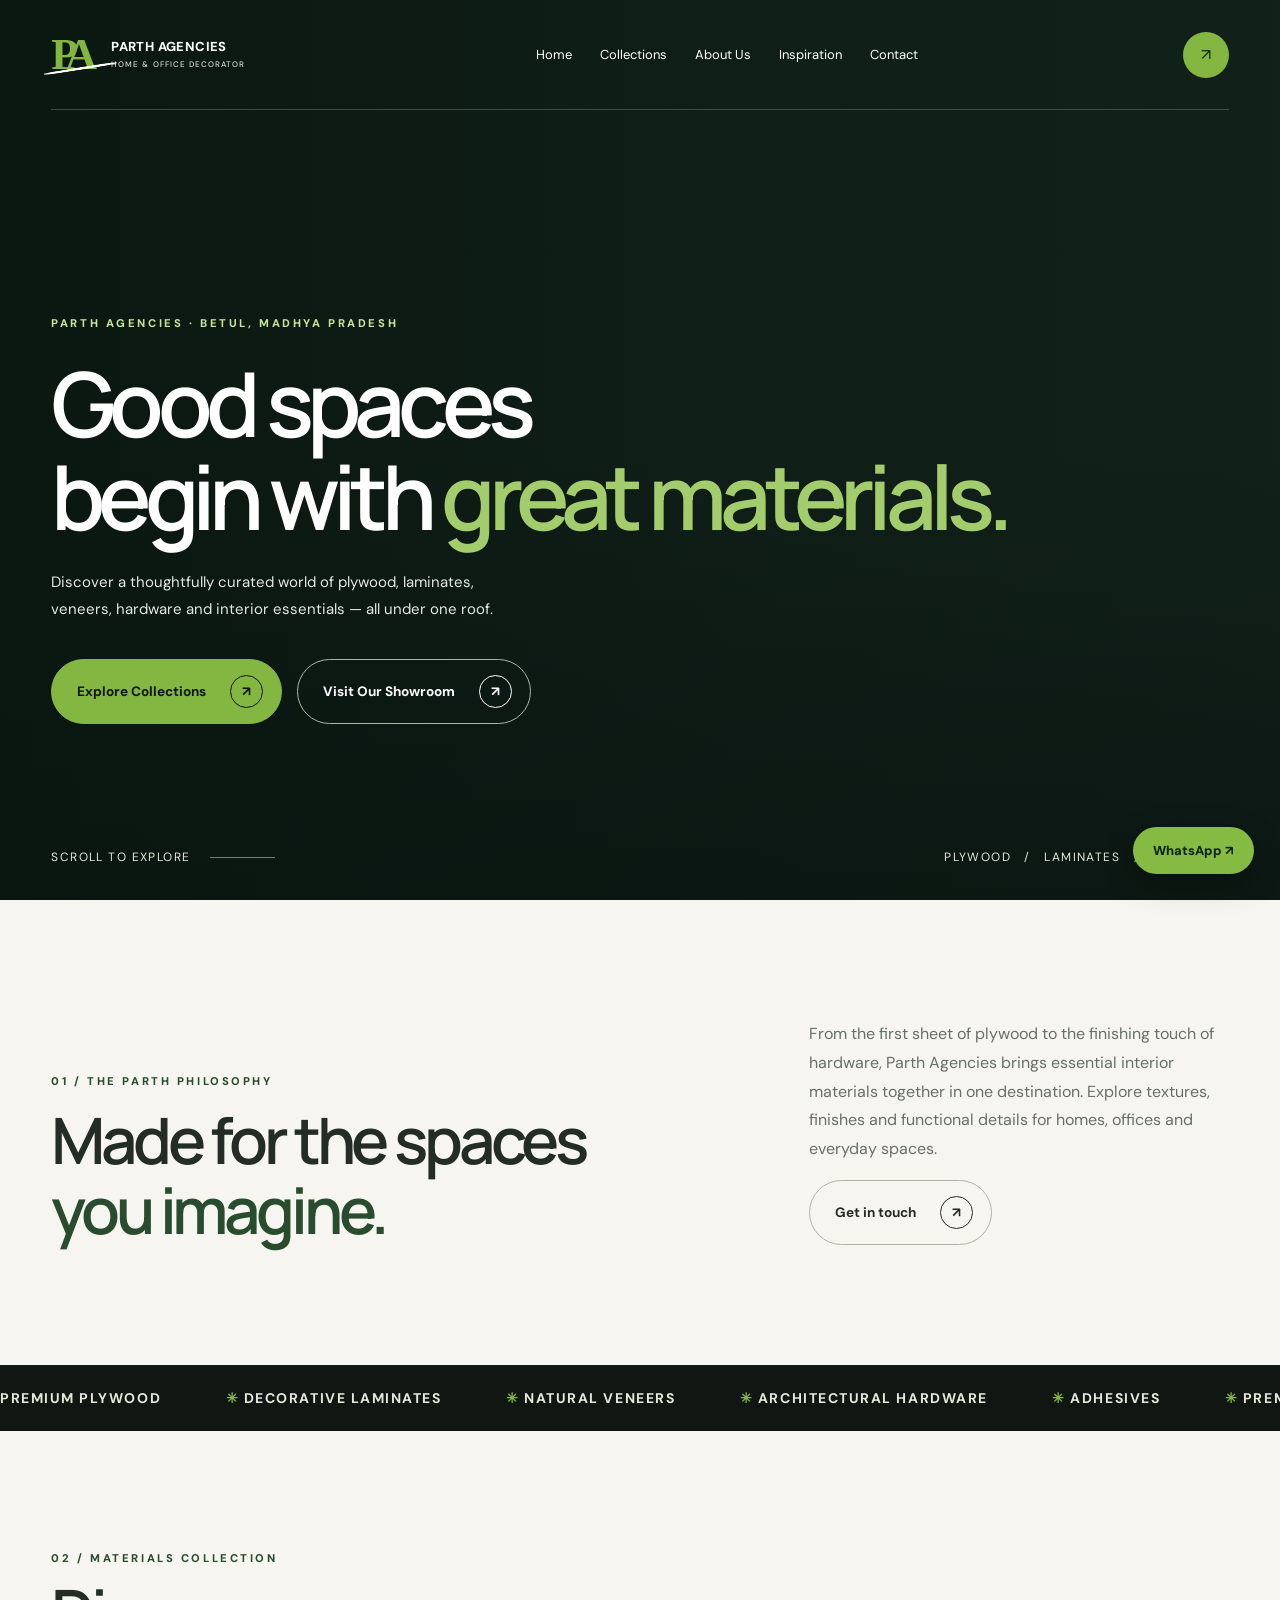
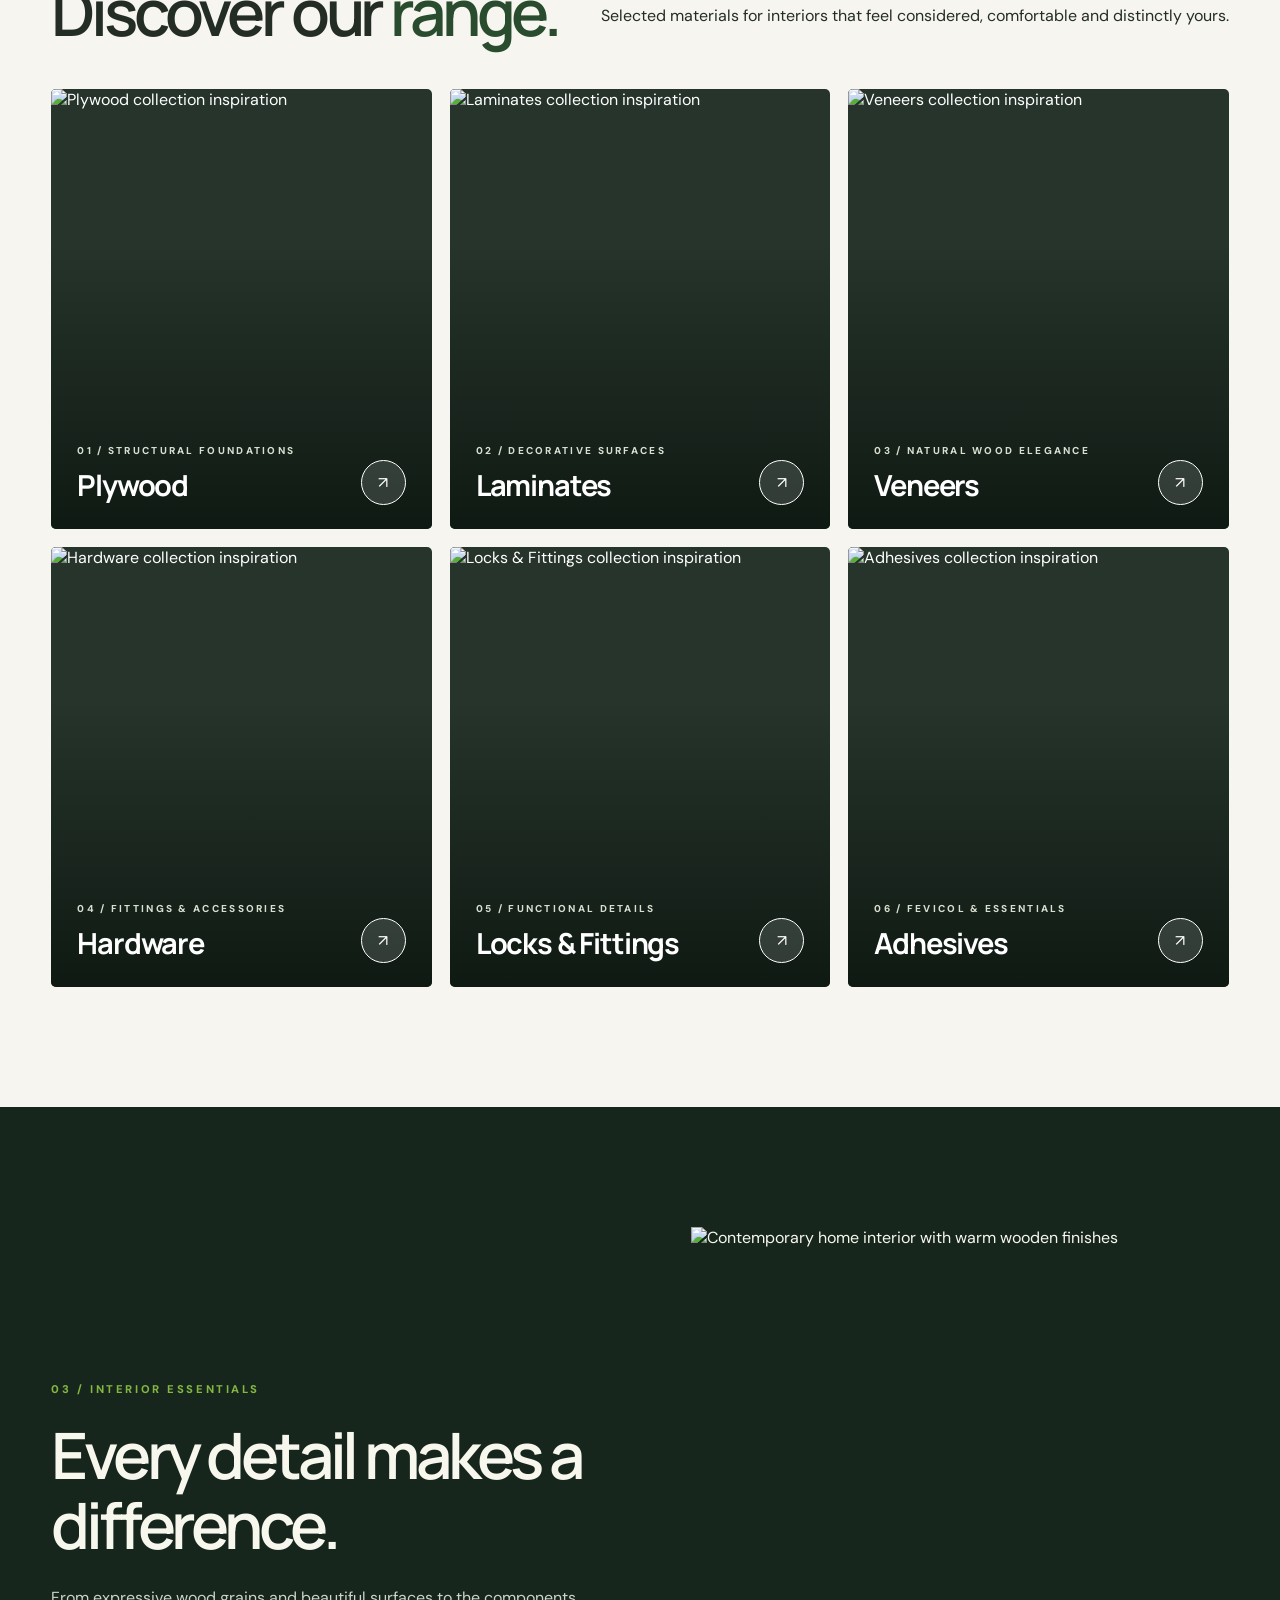
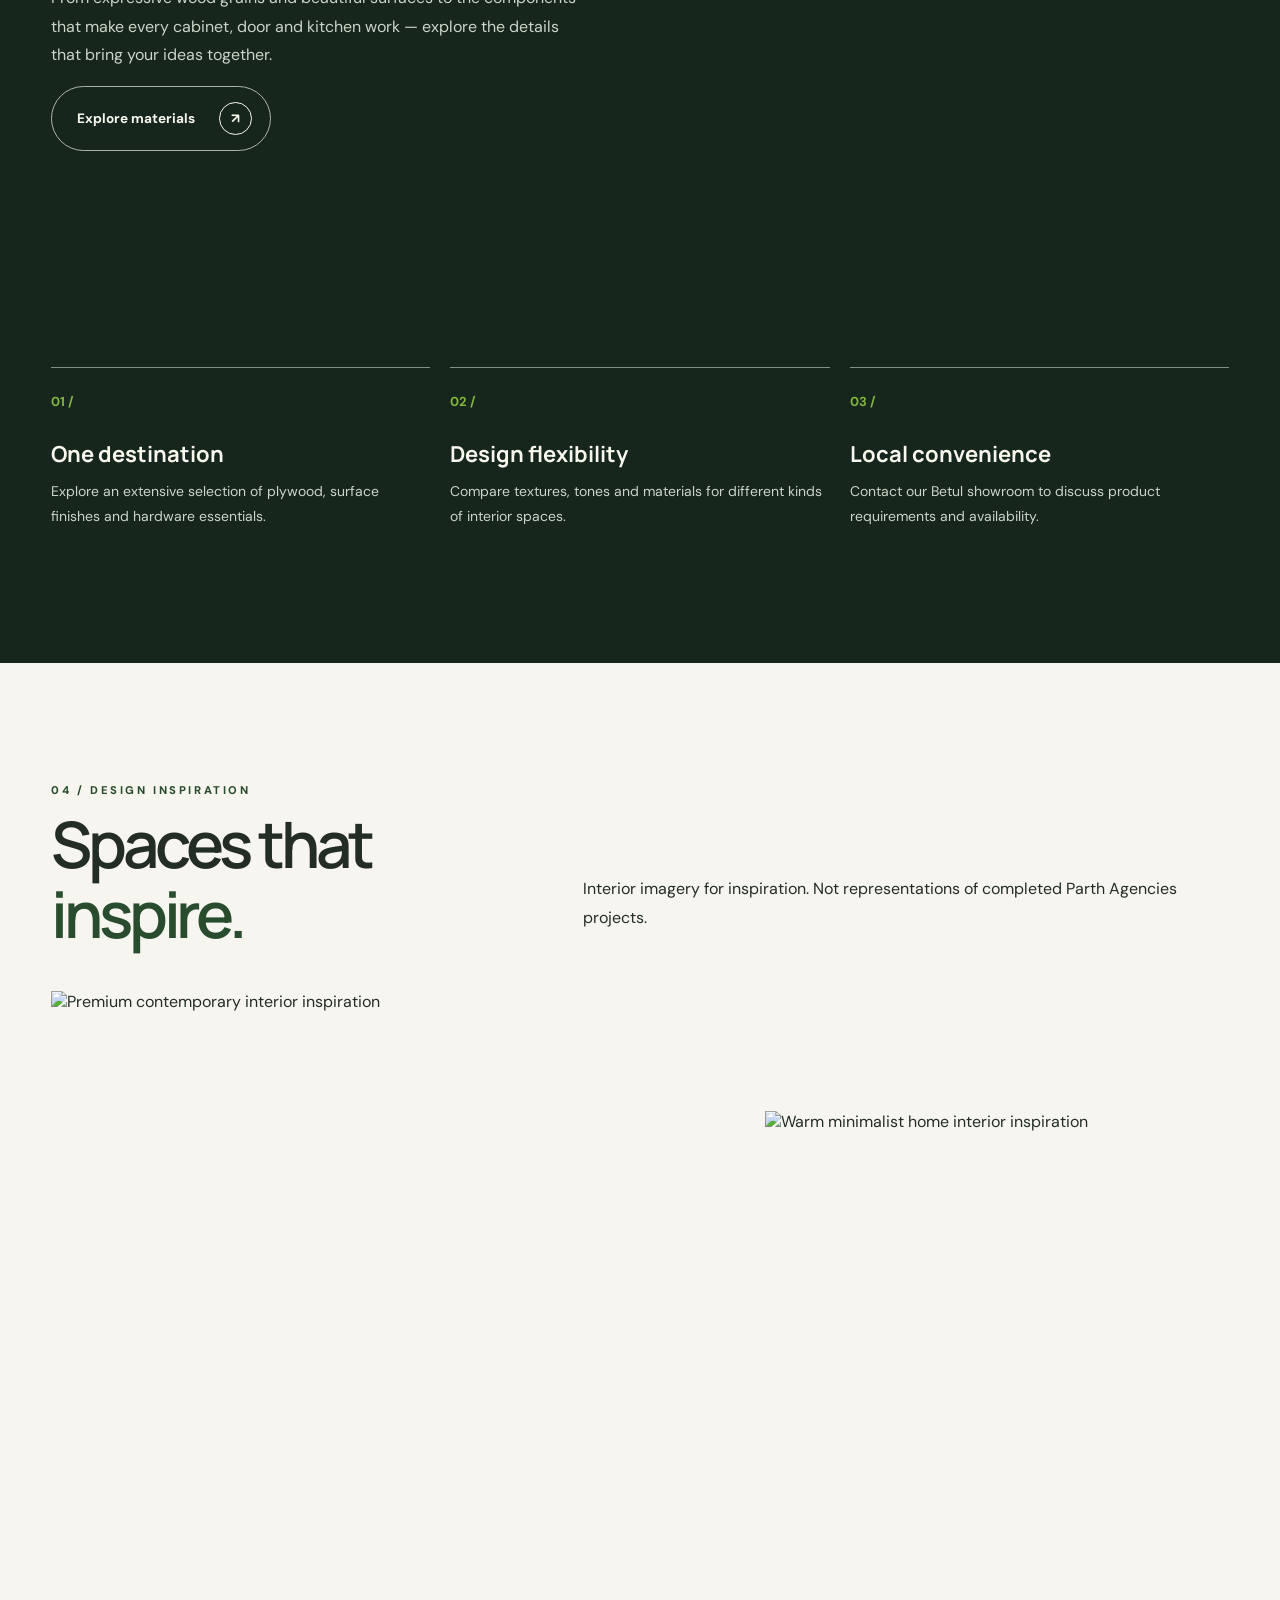
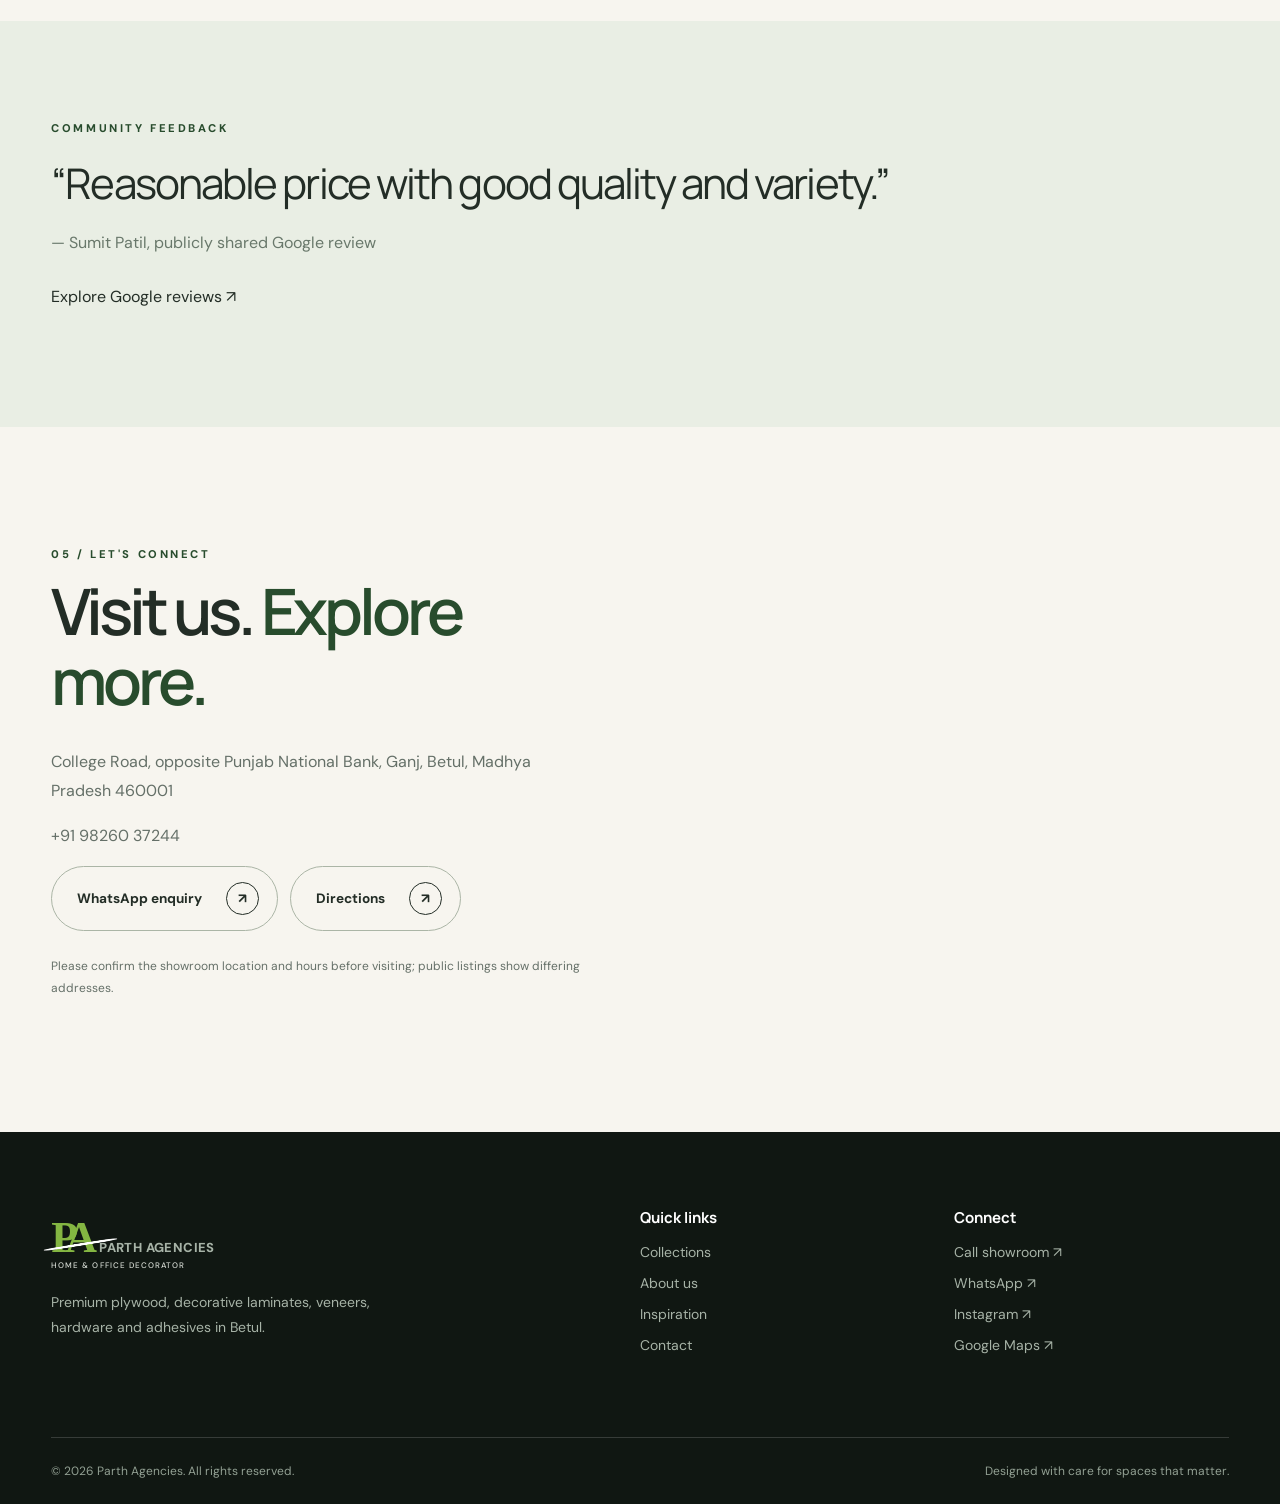
==== index.html @ 664e4de8 "Build Royal Emerald Luxe responsive landing page with video hero and enquiries" ====
<!doctype html>
<html lang="en"><head><meta charset="utf-8"><meta name="viewport" content="width=device-width,initial-scale=1"><meta name="theme-color" content="#101511"><meta name="description" content="Discover premium plywood, laminates, veneers, hardware and adhesives at Parth Agencies in Betul, Madhya Pradesh. Enquire about materials for your dream space."><title>Parth Agencies | Plywood, Laminates & Hardware in Betul</title><link rel="preconnect" href="https://images.unsplash.com"><link rel="preconnect" href="https://fonts.googleapis.com"><link rel="preconnect" href="https://fonts.gstatic.com" crossorigin><link href="https://fonts.googleapis.com/css2?family=DM+Sans:wght@400;500;600;700&family=Manrope:wght@400;500;600;700;800&display=swap" rel="stylesheet"><style>
:root{--bg:#f7f5ef;--dark:#101712;--green:#84b642;--deep:#284c2d;--ink:#232d26;--muted:#657068;--line:#dedfd5}*{box-sizing:border-box}html{scroll-behavior:smooth}body{margin:0;background:var(--bg);color:var(--ink);font-family:"DM Sans",sans-serif}button,a{font:inherit}a{color:inherit;text-decoration:none}button{cursor:pointer}img{display:block;width:100%;object-fit:cover}h1,h2,h3,p{margin-top:0}h1,h2,h3{font-family:Manrope,sans-serif}h1{font-size:clamp(3.2rem,7vw,7.8rem);line-height:1.03;letter-spacing:-.075em;font-weight:600}h2{font-size:clamp(2.4rem,5vw,5.5rem);line-height:1.09;letter-spacing:-.065em;font-weight:600}p{line-height:1.8}.wrap{width:min(1380px,calc(100% - 8vw));margin:auto}.eyebrow{text-transform:uppercase;letter-spacing:.23em;font-size:.7rem;font-weight:800}.arrow{display:inline-flex;align-items:center;justify-content:center;border:1px solid currentColor;border-radius:50%;width:48px;height:48px;transition:transform .25s,background .25s}.arrow:hover{transform:rotate(45deg);background:var(--green);color:var(--dark)}.btn{display:inline-flex;align-items:center;gap:24px;padding:15px 18px 15px 25px;border:1px solid #abb5a6;border-radius:100px;font-size:.85rem;font-weight:700;transition:.25s}.btn:hover{background:var(--green);color:var(--dark);border-color:var(--green);transform:translateY(-3px)}.btn .arrow{width:33px;height:33px}.top{position:absolute;z-index:20;top:0;left:0;right:0;color:white}.nav{height:110px;display:flex;align-items:center;justify-content:space-between;gap:30px;border-bottom:1px solid #ffffff35}.brand{display:flex;gap:12px;align-items:center;min-width:220px}.monogram{position:relative;font:800 44px/.8 Georgia,serif;color:var(--green);letter-spacing:-.22em;padding-right:12px}.monogram:after{content:"";position:absolute;width:75px;left:-8px;top:30px;border-top:3px solid white;transform:rotate(-9deg);border-radius:100%}.brandname{font-weight:800;font-size:13px;line-height:1.2;letter-spacing:.03em}.brandname small{display:block;font-weight:500;color:#d4d9d2;letter-spacing:.13em;font-size:8px;margin-top:5px}.links{display:flex;align-items:center;gap:28px;font-size:13px}.links a:hover,.socials a:hover{color:var(--green)}.navright{display:flex;align-items:center;gap:12px}.roundcall{display:grid;place-items:center;width:46px;height:46px;background:var(--green);color:#12201a;border-radius:50%}.menu{display:none;background:none;border:1px solid #fff8;color:white;border-radius:100px;padding:10px 16px}.hero{position:relative;min-height:790px;height:100svh;max-height:1100px;display:flex;align-items:center;background:#15241e;color:white;overflow:hidden}.hero video,.hero .poster,.shade{position:absolute;inset:0;width:100%;height:100%;object-fit:cover}.hero .poster{background:url('https://images.unsplash.com/photo-1600607687939-ce8a6c25118c?auto=format&fit=crop&w=2200&q=85') center/cover}.hero video{z-index:1}.shade{z-index:2;background:linear-gradient(90deg,rgba(9,21,15,.85),rgba(9,21,15,.38) 58%,rgba(9,21,15,.25)),linear-gradient(0deg,#07100d95,transparent 50%)}.heroinner{position:relative;z-index:3;padding-top:140px}.hero .eyebrow{color:#c5e59c}.hero h1{max-width:1100px;margin:27px 0}.hero h1 em{font-style:normal;color:#a3cc6d}.hero p{max-width:465px;color:#e3e8e1;font-size:15px}.heroactions{display:flex;gap:15px;flex-wrap:wrap;margin-top:36px}.heroactions .btn:first-child{background:var(--green);color:var(--dark);border-color:var(--green)}.herofoot{position:absolute;z-index:4;bottom:35px;left:4%;right:4%;display:flex;align-items:center;justify-content:space-between;color:#e4e9df;font-size:12px;letter-spacing:.12em}.line{width:65px;border-top:1px solid #ffffff70;display:inline-block;vertical-align:middle;margin-left:15px}.section{padding:120px 0}.introgrid{display:grid;grid-template-columns:1.2fr .8fr;gap:10vw;align-items:end}.introgrid h2{margin:17px 0 0}.introgrid p{color:var(--muted)}.accent{color:var(--deep)}.ticker{background:var(--dark);color:#e4e9d9;overflow:hidden;white-space:nowrap;padding:24px 0}.tickertrack{display:flex;width:max-content;gap:60px;animation:move 34s linear infinite;letter-spacing:.11em;font-size:14px;font-weight:700;text-transform:uppercase}.ticker i{color:var(--green);font-style:normal;margin-left:60px}@keyframes move{to{transform:translateX(-50%)}}.sectiontop{display:flex;justify-content:space-between;align-items:end;gap:25px;margin-bottom:42px}.sectiontop h2{margin:12px 0 0}.products{display:grid;grid-template-columns:repeat(3,1fr);gap:18px}.product{position:relative;min-height:440px;overflow:hidden;background:#26342b;color:white;border-radius:5px;isolation:isolate}.product:nth-child(2),.product:nth-child(5){transform:translateY(30px)}.product img{position:absolute;inset:0;height:100%;transition:transform .7s}.product:hover img{transform:scale(1.08)}.product:after{content:"";position:absolute;inset:0;background:linear-gradient(0deg,#0b150fdb,transparent 65%);z-index:0}.productcontent{position:absolute;z-index:1;bottom:24px;left:26px;right:26px;display:flex;align-items:end;justify-content:space-between}.product h3{font-size:29px;letter-spacing:-.04em;margin:8px 0 0}.product .arrow{width:45px;height:45px;background:#ffffff24}.product .eyebrow{font-size:10px;color:#d8dfd0}.experience{background:#17261c;color:#f7f7ee;overflow:hidden}.split{display:grid;grid-template-columns:1fr 1fr;gap:8vw;align-items:center}.experience .visual{height:680px;overflow:hidden}.experience img{height:100%}.experience h2{margin:24px 0}.experience p{color:#cbd4c8;max-width:530px}.reasons{display:grid;grid-template-columns:repeat(3,1fr);gap:20px;margin-top:60px}.reason{border-top:1px solid #7f9081;padding-top:22px}.reason b{color:var(--green);font-size:13px}.reason h3{margin:28px 0 10px;font-size:22px}.reason p{font-size:14px}.gallerygrid{display:grid;grid-template-columns:1.2fr .8fr;gap:18px}.gallerygrid img{height:510px}.gallerygrid img:nth-child(2){height:390px;margin-top:120px}.quote{background:#e9eee4;padding:100px 0}.quote blockquote{font-size:clamp(1.8rem,3.3vw,3.4rem);letter-spacing:-.045em;line-height:1.35;margin:20px 0;font-family:Manrope,sans-serif}.quote cite{font-style:normal;color:#69786b}.contactgrid{display:grid;grid-template-columns:1fr 1fr;gap:8vw}.contactgrid h2{margin:15px 0 32px}.contactgrid p{color:var(--muted)}.contactlinks{display:flex;gap:12px;flex-wrap:wrap}.map{border:0;width:100%;height:430px;filter:grayscale(.3);border-radius:6px}.footer{background:#101712;color:#dae1d7;padding:75px 0 25px}.footgrid{display:grid;grid-template-columns:2fr 1fr 1fr;gap:40px}.footer h3{font-size:15px;color:white}.footer a{display:block;margin:13px 0;font-size:14px;color:#a7b3a7}.footer a:hover{color:var(--green)}.footer .brand{margin-bottom:20px}.footbottom{border-top:1px solid #ffffff29;margin-top:70px;padding-top:25px;display:flex;justify-content:space-between;gap:20px;color:#92a093;font-size:12px}.whatsapp{position:fixed;bottom:26px;right:26px;z-index:30;background:#85ba43;color:#102315;padding:15px 20px;border-radius:50px;box-shadow:0 10px 30px #0004;font-size:13px;font-weight:800}.loader{position:fixed;inset:0;z-index:99;background:#101712;display:grid;place-items:center;transition:opacity .7s,visibility .7s}.loader.done{opacity:0;visibility:hidden}.loadbox{text-align:center;color:white}.loadbox .monogram{font-size:100px;animation:pulse 1.4s ease-in-out infinite}.loadbox span{display:block;text-transform:uppercase;letter-spacing:.4em;font-size:11px;margin-top:25px}@keyframes pulse{50%{opacity:.5;transform:scale(.97)}}.reveal{opacity:0;transform:translateY(32px);transition:opacity .8s,transform .8s}.reveal.visible{opacity:1;transform:none}#mobileLinks{display:none}a:focus-visible,button:focus-visible{outline:3px solid var(--green);outline-offset:4px}
@media(max-width:1000px){.links{display:none}.menu{display:block}.nav{height:88px}#mobileLinks.open{display:flex;position:absolute;top:88px;left:0;right:0;background:#101712;padding:24px 6vw;flex-direction:column;gap:22px;font-size:15px;box-shadow:0 20px 30px #0005}.introgrid,.split,.contactgrid{gap:5vw}.products{grid-template-columns:repeat(2,1fr)}.product:nth-child(2),.product:nth-child(5){transform:none}.experience .visual{height:550px}}@media(max-width:680px){.wrap{width:calc(100% - 40px)}.hero{height:820px;min-height:690px;max-height:950px}.heroinner{padding-top:110px}.hero h1{font-size:clamp(3.1rem,13vw,5rem)}.herofoot{left:20px;right:20px}.herofoot span:last-child{display:none}.section{padding:80px 0}.introgrid,.split,.contactgrid,.gallerygrid,.footgrid{grid-template-columns:1fr}.products{grid-template-columns:1fr}.product{min-height:390px}.sectiontop{align-items:start;flex-direction:column}.reasons{grid-template-columns:1fr;margin-top:42px}.experience .visual{height:450px;order:-1}.gallerygrid img,.gallerygrid img:nth-child(2){height:340px;margin:0}.quote{padding:75px 0}.footbottom{flex-direction:column}.navright .roundcall{display:none}.map{height:340px}.whatsapp{bottom:15px;right:15px;padding:14px 16px}.brand{min-width:0}.brandname{font-size:11px}}
@media(prefers-reduced-motion:reduce){html{scroll-behavior:auto}*,*:before,*:after{animation-duration:.01ms!important;transition-duration:.01ms!important}.reveal{opacity:1;transform:none}}
</style></head><body><div class="loader" id="loader" aria-hidden="true"><div class="loadbox"><div class="monogram">PA</div><span>Parth Agencies</span></div></div>
<header class="top"><nav class="nav wrap" aria-label="Main navigation"><a href="#home" class="brand" aria-label="Parth Agencies home"><span class="monogram">PA</span><span class="brandname">PARTH AGENCIES<small>HOME & OFFICE DECORATOR</small></span></a><div class="links"><a href="#home">Home</a><a href="#collections">Collections</a><a href="#about">About Us</a><a href="#gallery">Inspiration</a><a href="#contact">Contact</a></div><div class="navright"><a class="roundcall" href="tel:+919826037244" aria-label="Call Parth Agencies">↗</a><button class="menu" id="menu" aria-expanded="false" aria-controls="mobileLinks">Menu ☰</button></div></nav><div class="links" id="mobileLinks"><a href="#home">Home</a><a href="#collections">Collections</a><a href="#about">About Us</a><a href="#gallery">Inspiration</a><a href="#contact">Contact</a></div></header>
<main><section class="hero" id="home"><div class="poster"></div><video id="heroVideo" autoplay muted loop playsinline preload="metadata" poster="https://images.unsplash.com/photo-1600607687939-ce8a6c25118c?auto=format&fit=crop&w=2200&q=85" aria-hidden="true"><source src="https://videos.pexels.com/video-files/7749263/7749263-hd_1920_1080_25fps.mp4" type="video/mp4"></video><div class="shade"></div><div class="wrap heroinner"><div class="eyebrow">Parth Agencies · Betul, Madhya Pradesh</div><h1>Good spaces<br>begin with <em>great materials.</em></h1><p>Discover a thoughtfully curated world of plywood, laminates, veneers, hardware and interior essentials — all under one roof.</p><div class="heroactions"><a class="btn" href="#collections">Explore Collections <span class="arrow">↗</span></a><a class="btn" href="#contact">Visit Our Showroom <span class="arrow">↗</span></a></div></div><div class="herofoot"><span>SCROLL TO EXPLORE <span class="line"></span></span><span>PLYWOOD &nbsp; / &nbsp; LAMINATES &nbsp; / &nbsp; HARDWARE</span></div></section>
<section class="section" id="about"><div class="wrap introgrid"><div class="reveal"><div class="eyebrow accent">01 / The Parth philosophy</div><h2>Made for the spaces <span class="accent">you imagine.</span></h2></div><div class="reveal"><p>From the first sheet of plywood to the finishing touch of hardware, Parth Agencies brings essential interior materials together in one destination. Explore textures, finishes and functional details for homes, offices and everyday spaces.</p><a class="btn" href="#contact">Get in touch <span class="arrow">↗</span></a></div></div></section>
<div class="ticker" aria-label="Our categories"><div class="tickertrack"><span>Premium Plywood <i>✳</i> Decorative Laminates <i>✳</i> Natural Veneers <i>✳</i> Architectural Hardware <i>✳</i> Adhesives <i>✳</i> Premium Plywood <i>✳</i> Decorative Laminates <i>✳</i> Natural Veneers <i>✳</i> Architectural Hardware <i>✳</i> Adhesives <i>✳</i></span><span aria-hidden="true">Premium Plywood <i>✳</i> Decorative Laminates <i>✳</i> Natural Veneers <i>✳</i> Architectural Hardware <i>✳</i> Adhesives <i>✳</i> Premium Plywood <i>✳</i> Decorative Laminates <i>✳</i> Natural Veneers <i>✳</i> Architectural Hardware <i>✳</i> Adhesives <i>✳</i></span></div></div>
<section class="section" id="collections"><div class="wrap"><div class="sectiontop reveal"><div><div class="eyebrow accent">02 / Materials collection</div><h2>Discover our <span class="accent">range.</span></h2></div><p>Selected materials for interiors that feel considered, comfortable and distinctly yours.</p></div><div class="products" id="productGrid"></div></div></section>
<section class="section experience"><div class="wrap"><div class="split"><div class="reveal"><div class="eyebrow" style="color:var(--green)">03 / Interior essentials</div><h2>Every detail makes a difference.</h2><p>From expressive wood grains and beautiful surfaces to the components that make every cabinet, door and kitchen work — explore the details that bring your ideas together.</p><a class="btn" href="#collections">Explore materials <span class="arrow">↗</span></a></div><div class="visual reveal"><img loading="lazy" src="https://images.unsplash.com/photo-1600607687920-4e2a09cf159d?auto=format&fit=crop&w=1100&q=85" alt="Contemporary home interior with warm wooden finishes"></div></div><div class="reasons"><div class="reason reveal"><b>01 /</b><h3>One destination</h3><p>Explore an extensive selection of plywood, surface finishes and hardware essentials.</p></div><div class="reason reveal"><b>02 /</b><h3>Design flexibility</h3><p>Compare textures, tones and materials for different kinds of interior spaces.</p></div><div class="reason reveal"><b>03 /</b><h3>Local convenience</h3><p>Contact our Betul showroom to discuss product requirements and availability.</p></div></div></div></section>
<section class="section" id="gallery"><div class="wrap"><div class="sectiontop reveal"><div><div class="eyebrow accent">04 / Design inspiration</div><h2>Spaces that <span class="accent">inspire.</span></h2></div><p>Interior imagery for inspiration. Not representations of completed Parth Agencies projects.</p></div><div class="gallerygrid"><img class="reveal" loading="lazy" src="https://images.unsplash.com/photo-1600566753190-17f0baa2a6c3?auto=format&fit=crop&w=1300&q=85" alt="Premium contemporary interior inspiration"><img class="reveal" loading="lazy" src="https://images.unsplash.com/photo-1600607687644-c7171b42498f?auto=format&fit=crop&w=900&q=85" alt="Warm minimalist home interior inspiration"></div></div></section>
<section class="quote"><div class="wrap reveal"><div class="eyebrow accent">Community feedback</div><blockquote>“Reasonable price with good quality and variety.”</blockquote><cite>— Sumit Patil, publicly shared Google review</cite><p style="margin-top:30px"><a href="https://www.google.com/search?q=Parth+Agencies+Betul+reviews" target="_blank" rel="noopener noreferrer">Explore Google reviews ↗</a></p></div></section>
<section class="section" id="contact"><div class="wrap contactgrid"><div class="reveal"><div class="eyebrow accent">05 / Let's connect</div><h2>Visit us. <span class="accent">Explore more.</span></h2><p>College Road, opposite Punjab National Bank, Ganj, Betul, Madhya Pradesh 460001</p><p><a href="tel:+919826037244">+91 98260 37244</a></p><div class="contactlinks"><a class="btn" href="https://wa.me/919826037244?text=Hello%20Parth%20Agencies%2C%20I%27d%20like%20to%20enquire%20about%20your%20products." target="_blank" rel="noopener noreferrer">WhatsApp enquiry <span class="arrow">↗</span></a><a class="btn" href="https://www.google.com/maps/search/?api=1&query=Parth+Agencies+Betul" target="_blank" rel="noopener noreferrer">Directions <span class="arrow">↗</span></a></div><p style="font-size:12px;margin-top:25px">Please confirm the showroom location and hours before visiting; public listings show differing addresses.</p></div><div class="reveal"><iframe class="map" title="Google map search for Parth Agencies, Betul" src="https://maps.google.com/maps?q=Parth%20Agencies%20Betul&t=&z=14&ie=UTF8&iwloc=&output=embed" loading="lazy" referrerpolicy="no-referrer-when-downgrade"></iframe></div></div></section></main>
<footer class="footer"><div class="wrap"><div class="footgrid"><div><a href="#home" class="brand"><span class="monogram">PA</span><span class="brandname">PARTH AGENCIES<small>HOME & OFFICE DECORATOR</small></span></a><p style="max-width:345px;color:#a7b3a7;font-size:14px">Premium plywood, decorative laminates, veneers, hardware and adhesives in Betul.</p></div><div><h3>Quick links</h3><a href="#collections">Collections</a><a href="#about">About us</a><a href="#gallery">Inspiration</a><a href="#contact">Contact</a></div><div><h3>Connect</h3><a href="tel:+919826037244">Call showroom ↗</a><a href="https://wa.me/919826037244" target="_blank" rel="noopener noreferrer">WhatsApp ↗</a><a href="https://www.instagram.com/parth_agencies/" target="_blank" rel="noopener noreferrer">Instagram ↗</a><a href="https://www.google.com/maps/search/?api=1&query=Parth+Agencies+Betul" target="_blank" rel="noopener noreferrer">Google Maps ↗</a></div></div><div class="footbottom"><span>© <span id="year"></span> Parth Agencies. All rights reserved.</span><span>Designed with care for spaces that matter.</span></div></div></footer><a class="whatsapp" href="https://wa.me/919826037244?text=Hello%20Parth%20Agencies%2C%20I%20have%20a%20product%20enquiry." target="_blank" rel="noopener noreferrer" aria-label="Send WhatsApp enquiry">WhatsApp ↗</a>
<script>
const items=[{name:"Plywood",subtitle:"Structural foundations",image:"photo-1601058268499-e52658b8bb88",message:"plywood"},{name:"Laminates",subtitle:"Decorative surfaces",image:"photo-1600607687920-4e2a09cf159d",message:"laminates"},{name:"Veneers",subtitle:"Natural wood elegance",image:"photo-1600566753086-00f18fb6b3ea",message:"veneers"},{name:"Hardware",subtitle:"Fittings & accessories",image:"photo-1556911220-bff31c812dba",message:"hardware"},{name:"Locks & Fittings",subtitle:"Functional details",image:"photo-1600566752355-35792bedcfea",message:"locks and fittings"},{name:"Adhesives",subtitle:"Fevicol & essentials",image:"photo-1503387762-592deb58ef4e",message:"adhesives"}];
document.getElementById("productGrid").innerHTML=items.map((p,i)=>'<a class="product reveal" href="https://wa.me/919826037244?text='+encodeURIComponent("Hello Parth Agencies, I would like details about "+p.message+".")+'" target="_blank" rel="noopener noreferrer" aria-label="Enquire about '+p.name+'"><img loading="lazy" src="https://images.unsplash.com/'+p.image+'?auto=format&fit=crop&w=950&q=80" alt="'+p.name+' collection inspiration"><div class="productcontent"><div><div class="eyebrow">'+String(i+1).padStart(2,"0")+' / '+p.subtitle+'</div><h3>'+p.name+'</h3></div><span class="arrow">↗</span></div></a>').join("");
document.getElementById("year").textContent=new Date().getFullYear();
const menu=document.getElementById("menu"),links=document.getElementById("mobileLinks");menu.addEventListener("click",()=>{const open=links.classList.toggle("open");menu.setAttribute("aria-expanded",String(open))});links.querySelectorAll("a").forEach(a=>a.addEventListener("click",()=>{links.classList.remove("open");menu.setAttribute("aria-expanded","false")}));
const observer=new IntersectionObserver(entries=>entries.forEach(entry=>{if(entry.isIntersecting){entry.target.classList.add("visible");observer.unobserve(entry.target)}}),{threshold:.08});document.querySelectorAll(".reveal").forEach(el=>observer.observe(el));
const loader=document.getElementById("loader");function done(){loader.classList.add("done")}window.addEventListener("load",done,{once:true});setTimeout(done,1800);
const video=document.getElementById("heroVideo");if(matchMedia("(prefers-reduced-motion: reduce)").matches){video.pause();video.hidden=true}video.addEventListener("error",()=>video.hidden=true);video.querySelector("source").addEventListener("error",()=>video.hidden=true);
</script></body></html>
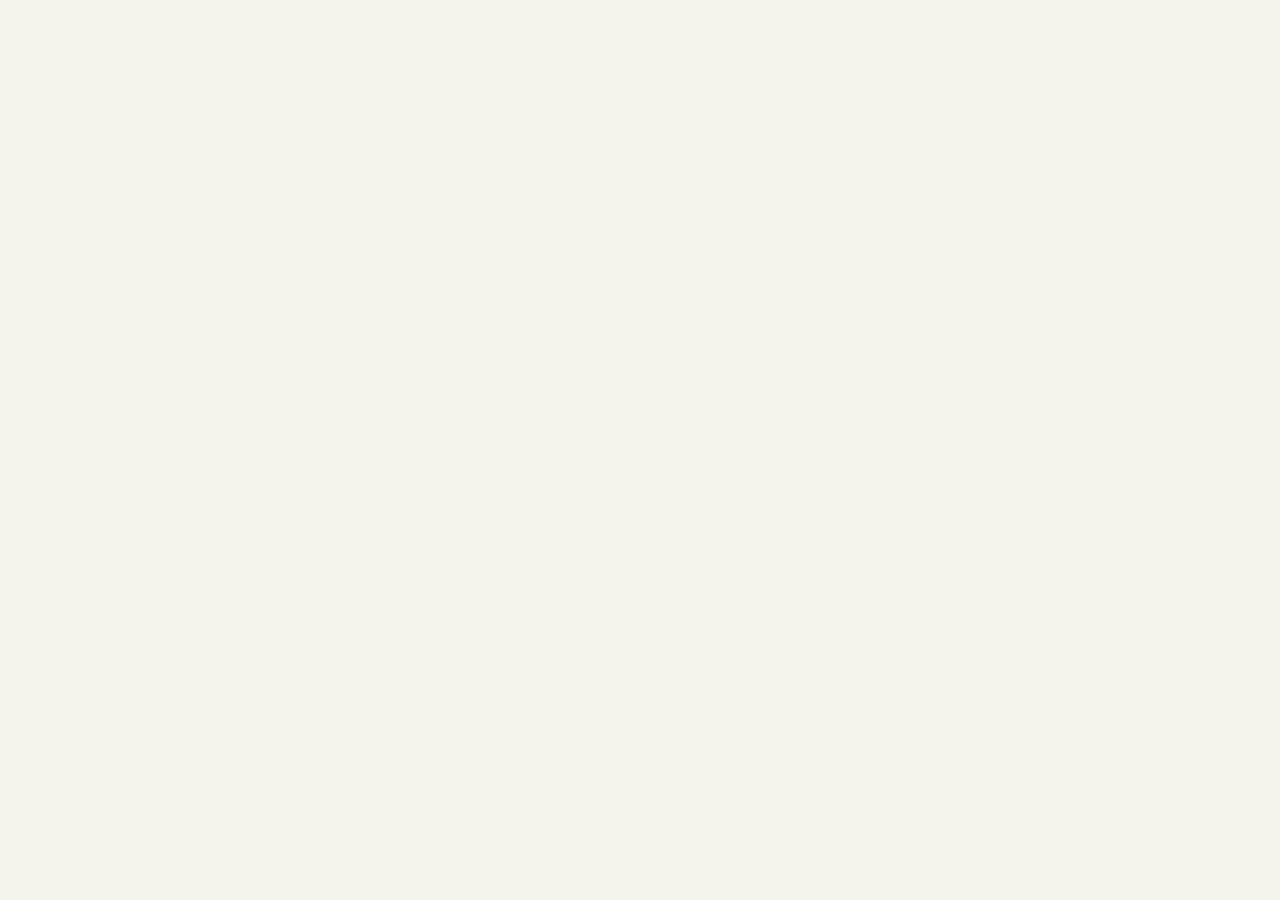
==== commit b1b1c135: "Switch homepage to multipage premium site architecture" ====
--- a/index.html
+++ b/index.html
@@ -1,25 +1 @@
-<!doctype html>
-<html lang="en"><head><meta charset="utf-8"><meta name="viewport" content="width=device-width,initial-scale=1"><meta name="theme-color" content="#101511"><meta name="description" content="Discover premium plywood, laminates, veneers, hardware and adhesives at Parth Agencies in Betul, Madhya Pradesh. Enquire about materials for your dream space."><title>Parth Agencies | Plywood, Laminates & Hardware in Betul</title><link rel="preconnect" href="https://images.unsplash.com"><link rel="preconnect" href="https://fonts.googleapis.com"><link rel="preconnect" href="https://fonts.gstatic.com" crossorigin><link href="https://fonts.googleapis.com/css2?family=DM+Sans:wght@400;500;600;700&family=Manrope:wght@400;500;600;700;800&display=swap" rel="stylesheet"><style>
-:root{--bg:#f7f5ef;--dark:#101712;--green:#84b642;--deep:#284c2d;--ink:#232d26;--muted:#657068;--line:#dedfd5}*{box-sizing:border-box}html{scroll-behavior:smooth}body{margin:0;background:var(--bg);color:var(--ink);font-family:"DM Sans",sans-serif}button,a{font:inherit}a{color:inherit;text-decoration:none}button{cursor:pointer}img{display:block;width:100%;object-fit:cover}h1,h2,h3,p{margin-top:0}h1,h2,h3{font-family:Manrope,sans-serif}h1{font-size:clamp(3.2rem,7vw,7.8rem);line-height:1.03;letter-spacing:-.075em;font-weight:600}h2{font-size:clamp(2.4rem,5vw,5.5rem);line-height:1.09;letter-spacing:-.065em;font-weight:600}p{line-height:1.8}.wrap{width:min(1380px,calc(100% - 8vw));margin:auto}.eyebrow{text-transform:uppercase;letter-spacing:.23em;font-size:.7rem;font-weight:800}.arrow{display:inline-flex;align-items:center;justify-content:center;border:1px solid currentColor;border-radius:50%;width:48px;height:48px;transition:transform .25s,background .25s}.arrow:hover{transform:rotate(45deg);background:var(--green);color:var(--dark)}.btn{display:inline-flex;align-items:center;gap:24px;padding:15px 18px 15px 25px;border:1px solid #abb5a6;border-radius:100px;font-size:.85rem;font-weight:700;transition:.25s}.btn:hover{background:var(--green);color:var(--dark);border-color:var(--green);transform:translateY(-3px)}.btn .arrow{width:33px;height:33px}.top{position:absolute;z-index:20;top:0;left:0;right:0;color:white}.nav{height:110px;display:flex;align-items:center;justify-content:space-between;gap:30px;border-bottom:1px solid #ffffff35}.brand{display:flex;gap:12px;align-items:center;min-width:220px}.monogram{position:relative;font:800 44px/.8 Georgia,serif;color:var(--green);letter-spacing:-.22em;padding-right:12px}.monogram:after{content:"";position:absolute;width:75px;left:-8px;top:30px;border-top:3px solid white;transform:rotate(-9deg);border-radius:100%}.brandname{font-weight:800;font-size:13px;line-height:1.2;letter-spacing:.03em}.brandname small{display:block;font-weight:500;color:#d4d9d2;letter-spacing:.13em;font-size:8px;margin-top:5px}.links{display:flex;align-items:center;gap:28px;font-size:13px}.links a:hover,.socials a:hover{color:var(--green)}.navright{display:flex;align-items:center;gap:12px}.roundcall{display:grid;place-items:center;width:46px;height:46px;background:var(--green);color:#12201a;border-radius:50%}.menu{display:none;background:none;border:1px solid #fff8;color:white;border-radius:100px;padding:10px 16px}.hero{position:relative;min-height:790px;height:100svh;max-height:1100px;display:flex;align-items:center;background:#15241e;color:white;overflow:hidden}.hero video,.hero .poster,.shade{position:absolute;inset:0;width:100%;height:100%;object-fit:cover}.hero .poster{background:url('https://images.unsplash.com/photo-1600607687939-ce8a6c25118c?auto=format&fit=crop&w=2200&q=85') center/cover}.hero video{z-index:1}.shade{z-index:2;background:linear-gradient(90deg,rgba(9,21,15,.85),rgba(9,21,15,.38) 58%,rgba(9,21,15,.25)),linear-gradient(0deg,#07100d95,transparent 50%)}.heroinner{position:relative;z-index:3;padding-top:140px}.hero .eyebrow{color:#c5e59c}.hero h1{max-width:1100px;margin:27px 0}.hero h1 em{font-style:normal;color:#a3cc6d}.hero p{max-width:465px;color:#e3e8e1;font-size:15px}.heroactions{display:flex;gap:15px;flex-wrap:wrap;margin-top:36px}.heroactions .btn:first-child{background:var(--green);color:var(--dark);border-color:var(--green)}.herofoot{position:absolute;z-index:4;bottom:35px;left:4%;right:4%;display:flex;align-items:center;justify-content:space-between;color:#e4e9df;font-size:12px;letter-spacing:.12em}.line{width:65px;border-top:1px solid #ffffff70;display:inline-block;vertical-align:middle;margin-left:15px}.section{padding:120px 0}.introgrid{display:grid;grid-template-columns:1.2fr .8fr;gap:10vw;align-items:end}.introgrid h2{margin:17px 0 0}.introgrid p{color:var(--muted)}.accent{color:var(--deep)}.ticker{background:var(--dark);color:#e4e9d9;overflow:hidden;white-space:nowrap;padding:24px 0}.tickertrack{display:flex;width:max-content;gap:60px;animation:move 34s linear infinite;letter-spacing:.11em;font-size:14px;font-weight:700;text-transform:uppercase}.ticker i{color:var(--green);font-style:normal;margin-left:60px}@keyframes move{to{transform:translateX(-50%)}}.sectiontop{display:flex;justify-content:space-between;align-items:end;gap:25px;margin-bottom:42px}.sectiontop h2{margin:12px 0 0}.products{display:grid;grid-template-columns:repeat(3,1fr);gap:18px}.product{position:relative;min-height:440px;overflow:hidden;background:#26342b;color:white;border-radius:5px;isolation:isolate}.product:nth-child(2),.product:nth-child(5){transform:translateY(30px)}.product img{position:absolute;inset:0;height:100%;transition:transform .7s}.product:hover img{transform:scale(1.08)}.product:after{content:"";position:absolute;inset:0;background:linear-gradient(0deg,#0b150fdb,transparent 65%);z-index:0}.productcontent{position:absolute;z-index:1;bottom:24px;left:26px;right:26px;display:flex;align-items:end;justify-content:space-between}.product h3{font-size:29px;letter-spacing:-.04em;margin:8px 0 0}.product .arrow{width:45px;height:45px;background:#ffffff24}.product .eyebrow{font-size:10px;color:#d8dfd0}.experience{background:#17261c;color:#f7f7ee;overflow:hidden}.split{display:grid;grid-template-columns:1fr 1fr;gap:8vw;align-items:center}.experience .visual{height:680px;overflow:hidden}.experience img{height:100%}.experience h2{margin:24px 0}.experience p{color:#cbd4c8;max-width:530px}.reasons{display:grid;grid-template-columns:repeat(3,1fr);gap:20px;margin-top:60px}.reason{border-top:1px solid #7f9081;padding-top:22px}.reason b{color:var(--green);font-size:13px}.reason h3{margin:28px 0 10px;font-size:22px}.reason p{font-size:14px}.gallerygrid{display:grid;grid-template-columns:1.2fr .8fr;gap:18px}.gallerygrid img{height:510px}.gallerygrid img:nth-child(2){height:390px;margin-top:120px}.quote{background:#e9eee4;padding:100px 0}.quote blockquote{font-size:clamp(1.8rem,3.3vw,3.4rem);letter-spacing:-.045em;line-height:1.35;margin:20px 0;font-family:Manrope,sans-serif}.quote cite{font-style:normal;color:#69786b}.contactgrid{display:grid;grid-template-columns:1fr 1fr;gap:8vw}.contactgrid h2{margin:15px 0 32px}.contactgrid p{color:var(--muted)}.contactlinks{display:flex;gap:12px;flex-wrap:wrap}.map{border:0;width:100%;height:430px;filter:grayscale(.3);border-radius:6px}.footer{background:#101712;color:#dae1d7;padding:75px 0 25px}.footgrid{display:grid;grid-template-columns:2fr 1fr 1fr;gap:40px}.footer h3{font-size:15px;color:white}.footer a{display:block;margin:13px 0;font-size:14px;color:#a7b3a7}.footer a:hover{color:var(--green)}.footer .brand{margin-bottom:20px}.footbottom{border-top:1px solid #ffffff29;margin-top:70px;padding-top:25px;display:flex;justify-content:space-between;gap:20px;color:#92a093;font-size:12px}.whatsapp{position:fixed;bottom:26px;right:26px;z-index:30;background:#85ba43;color:#102315;padding:15px 20px;border-radius:50px;box-shadow:0 10px 30px #0004;font-size:13px;font-weight:800}.loader{position:fixed;inset:0;z-index:99;background:#101712;display:grid;place-items:center;transition:opacity .7s,visibility .7s}.loader.done{opacity:0;visibility:hidden}.loadbox{text-align:center;color:white}.loadbox .monogram{font-size:100px;animation:pulse 1.4s ease-in-out infinite}.loadbox span{display:block;text-transform:uppercase;letter-spacing:.4em;font-size:11px;margin-top:25px}@keyframes pulse{50%{opacity:.5;transform:scale(.97)}}.reveal{opacity:0;transform:translateY(32px);transition:opacity .8s,transform .8s}.reveal.visible{opacity:1;transform:none}#mobileLinks{display:none}a:focus-visible,button:focus-visible{outline:3px solid var(--green);outline-offset:4px}
-@media(max-width:1000px){.links{display:none}.menu{display:block}.nav{height:88px}#mobileLinks.open{display:flex;position:absolute;top:88px;left:0;right:0;background:#101712;padding:24px 6vw;flex-direction:column;gap:22px;font-size:15px;box-shadow:0 20px 30px #0005}.introgrid,.split,.contactgrid{gap:5vw}.products{grid-template-columns:repeat(2,1fr)}.product:nth-child(2),.product:nth-child(5){transform:none}.experience .visual{height:550px}}@media(max-width:680px){.wrap{width:calc(100% - 40px)}.hero{height:820px;min-height:690px;max-height:950px}.heroinner{padding-top:110px}.hero h1{font-size:clamp(3.1rem,13vw,5rem)}.herofoot{left:20px;right:20px}.herofoot span:last-child{display:none}.section{padding:80px 0}.introgrid,.split,.contactgrid,.gallerygrid,.footgrid{grid-template-columns:1fr}.products{grid-template-columns:1fr}.product{min-height:390px}.sectiontop{align-items:start;flex-direction:column}.reasons{grid-template-columns:1fr;margin-top:42px}.experience .visual{height:450px;order:-1}.gallerygrid img,.gallerygrid img:nth-child(2){height:340px;margin:0}.quote{padding:75px 0}.footbottom{flex-direction:column}.navright .roundcall{display:none}.map{height:340px}.whatsapp{bottom:15px;right:15px;padding:14px 16px}.brand{min-width:0}.brandname{font-size:11px}}
-@media(prefers-reduced-motion:reduce){html{scroll-behavior:auto}*,*:before,*:after{animation-duration:.01ms!important;transition-duration:.01ms!important}.reveal{opacity:1;transform:none}}
-</style></head><body><div class="loader" id="loader" aria-hidden="true"><div class="loadbox"><div class="monogram">PA</div><span>Parth Agencies</span></div></div>
-<header class="top"><nav class="nav wrap" aria-label="Main navigation"><a href="#home" class="brand" aria-label="Parth Agencies home"><span class="monogram">PA</span><span class="brandname">PARTH AGENCIES<small>HOME & OFFICE DECORATOR</small></span></a><div class="links"><a href="#home">Home</a><a href="#collections">Collections</a><a href="#about">About Us</a><a href="#gallery">Inspiration</a><a href="#contact">Contact</a></div><div class="navright"><a class="roundcall" href="tel:+919826037244" aria-label="Call Parth Agencies">↗</a><button class="menu" id="menu" aria-expanded="false" aria-controls="mobileLinks">Menu ☰</button></div></nav><div class="links" id="mobileLinks"><a href="#home">Home</a><a href="#collections">Collections</a><a href="#about">About Us</a><a href="#gallery">Inspiration</a><a href="#contact">Contact</a></div></header>
-<main><section class="hero" id="home"><div class="poster"></div><video id="heroVideo" autoplay muted loop playsinline preload="metadata" poster="https://images.unsplash.com/photo-1600607687939-ce8a6c25118c?auto=format&fit=crop&w=2200&q=85" aria-hidden="true"><source src="https://videos.pexels.com/video-files/7749263/7749263-hd_1920_1080_25fps.mp4" type="video/mp4"></video><div class="shade"></div><div class="wrap heroinner"><div class="eyebrow">Parth Agencies · Betul, Madhya Pradesh</div><h1>Good spaces<br>begin with <em>great materials.</em></h1><p>Discover a thoughtfully curated world of plywood, laminates, veneers, hardware and interior essentials — all under one roof.</p><div class="heroactions"><a class="btn" href="#collections">Explore Collections <span class="arrow">↗</span></a><a class="btn" href="#contact">Visit Our Showroom <span class="arrow">↗</span></a></div></div><div class="herofoot"><span>SCROLL TO EXPLORE <span class="line"></span></span><span>PLYWOOD &nbsp; / &nbsp; LAMINATES &nbsp; / &nbsp; HARDWARE</span></div></section>
-<section class="section" id="about"><div class="wrap introgrid"><div class="reveal"><div class="eyebrow accent">01 / The Parth philosophy</div><h2>Made for the spaces <span class="accent">you imagine.</span></h2></div><div class="reveal"><p>From the first sheet of plywood to the finishing touch of hardware, Parth Agencies brings essential interior materials together in one destination. Explore textures, finishes and functional details for homes, offices and everyday spaces.</p><a class="btn" href="#contact">Get in touch <span class="arrow">↗</span></a></div></div></section>
-<div class="ticker" aria-label="Our categories"><div class="tickertrack"><span>Premium Plywood <i>✳</i> Decorative Laminates <i>✳</i> Natural Veneers <i>✳</i> Architectural Hardware <i>✳</i> Adhesives <i>✳</i> Premium Plywood <i>✳</i> Decorative Laminates <i>✳</i> Natural Veneers <i>✳</i> Architectural Hardware <i>✳</i> Adhesives <i>✳</i></span><span aria-hidden="true">Premium Plywood <i>✳</i> Decorative Laminates <i>✳</i> Natural Veneers <i>✳</i> Architectural Hardware <i>✳</i> Adhesives <i>✳</i> Premium Plywood <i>✳</i> Decorative Laminates <i>✳</i> Natural Veneers <i>✳</i> Architectural Hardware <i>✳</i> Adhesives <i>✳</i></span></div></div>
-<section class="section" id="collections"><div class="wrap"><div class="sectiontop reveal"><div><div class="eyebrow accent">02 / Materials collection</div><h2>Discover our <span class="accent">range.</span></h2></div><p>Selected materials for interiors that feel considered, comfortable and distinctly yours.</p></div><div class="products" id="productGrid"></div></div></section>
-<section class="section experience"><div class="wrap"><div class="split"><div class="reveal"><div class="eyebrow" style="color:var(--green)">03 / Interior essentials</div><h2>Every detail makes a difference.</h2><p>From expressive wood grains and beautiful surfaces to the components that make every cabinet, door and kitchen work — explore the details that bring your ideas together.</p><a class="btn" href="#collections">Explore materials <span class="arrow">↗</span></a></div><div class="visual reveal"><img loading="lazy" src="https://images.unsplash.com/photo-1600607687920-4e2a09cf159d?auto=format&fit=crop&w=1100&q=85" alt="Contemporary home interior with warm wooden finishes"></div></div><div class="reasons"><div class="reason reveal"><b>01 /</b><h3>One destination</h3><p>Explore an extensive selection of plywood, surface finishes and hardware essentials.</p></div><div class="reason reveal"><b>02 /</b><h3>Design flexibility</h3><p>Compare textures, tones and materials for different kinds of interior spaces.</p></div><div class="reason reveal"><b>03 /</b><h3>Local convenience</h3><p>Contact our Betul showroom to discuss product requirements and availability.</p></div></div></div></section>
-<section class="section" id="gallery"><div class="wrap"><div class="sectiontop reveal"><div><div class="eyebrow accent">04 / Design inspiration</div><h2>Spaces that <span class="accent">inspire.</span></h2></div><p>Interior imagery for inspiration. Not representations of completed Parth Agencies projects.</p></div><div class="gallerygrid"><img class="reveal" loading="lazy" src="https://images.unsplash.com/photo-1600566753190-17f0baa2a6c3?auto=format&fit=crop&w=1300&q=85" alt="Premium contemporary interior inspiration"><img class="reveal" loading="lazy" src="https://images.unsplash.com/photo-1600607687644-c7171b42498f?auto=format&fit=crop&w=900&q=85" alt="Warm minimalist home interior inspiration"></div></div></section>
-<section class="quote"><div class="wrap reveal"><div class="eyebrow accent">Community feedback</div><blockquote>“Reasonable price with good quality and variety.”</blockquote><cite>— Sumit Patil, publicly shared Google review</cite><p style="margin-top:30px"><a href="https://www.google.com/search?q=Parth+Agencies+Betul+reviews" target="_blank" rel="noopener noreferrer">Explore Google reviews ↗</a></p></div></section>
-<section class="section" id="contact"><div class="wrap contactgrid"><div class="reveal"><div class="eyebrow accent">05 / Let's connect</div><h2>Visit us. <span class="accent">Explore more.</span></h2><p>College Road, opposite Punjab National Bank, Ganj, Betul, Madhya Pradesh 460001</p><p><a href="tel:+919826037244">+91 98260 37244</a></p><div class="contactlinks"><a class="btn" href="https://wa.me/919826037244?text=Hello%20Parth%20Agencies%2C%20I%27d%20like%20to%20enquire%20about%20your%20products." target="_blank" rel="noopener noreferrer">WhatsApp enquiry <span class="arrow">↗</span></a><a class="btn" href="https://www.google.com/maps/search/?api=1&query=Parth+Agencies+Betul" target="_blank" rel="noopener noreferrer">Directions <span class="arrow">↗</span></a></div><p style="font-size:12px;margin-top:25px">Please confirm the showroom location and hours before visiting; public listings show differing addresses.</p></div><div class="reveal"><iframe class="map" title="Google map search for Parth Agencies, Betul" src="https://maps.google.com/maps?q=Parth%20Agencies%20Betul&t=&z=14&ie=UTF8&iwloc=&output=embed" loading="lazy" referrerpolicy="no-referrer-when-downgrade"></iframe></div></div></section></main>
-<footer class="footer"><div class="wrap"><div class="footgrid"><div><a href="#home" class="brand"><span class="monogram">PA</span><span class="brandname">PARTH AGENCIES<small>HOME & OFFICE DECORATOR</small></span></a><p style="max-width:345px;color:#a7b3a7;font-size:14px">Premium plywood, decorative laminates, veneers, hardware and adhesives in Betul.</p></div><div><h3>Quick links</h3><a href="#collections">Collections</a><a href="#about">About us</a><a href="#gallery">Inspiration</a><a href="#contact">Contact</a></div><div><h3>Connect</h3><a href="tel:+919826037244">Call showroom ↗</a><a href="https://wa.me/919826037244" target="_blank" rel="noopener noreferrer">WhatsApp ↗</a><a href="https://www.instagram.com/parth_agencies/" target="_blank" rel="noopener noreferrer">Instagram ↗</a><a href="https://www.google.com/maps/search/?api=1&query=Parth+Agencies+Betul" target="_blank" rel="noopener noreferrer">Google Maps ↗</a></div></div><div class="footbottom"><span>© <span id="year"></span> Parth Agencies. All rights reserved.</span><span>Designed with care for spaces that matter.</span></div></div></footer><a class="whatsapp" href="https://wa.me/919826037244?text=Hello%20Parth%20Agencies%2C%20I%20have%20a%20product%20enquiry." target="_blank" rel="noopener noreferrer" aria-label="Send WhatsApp enquiry">WhatsApp ↗</a>
-<script>
-const items=[{name:"Plywood",subtitle:"Structural foundations",image:"photo-1601058268499-e52658b8bb88",message:"plywood"},{name:"Laminates",subtitle:"Decorative surfaces",image:"photo-1600607687920-4e2a09cf159d",message:"laminates"},{name:"Veneers",subtitle:"Natural wood elegance",image:"photo-1600566753086-00f18fb6b3ea",message:"veneers"},{name:"Hardware",subtitle:"Fittings & accessories",image:"photo-1556911220-bff31c812dba",message:"hardware"},{name:"Locks & Fittings",subtitle:"Functional details",image:"photo-1600566752355-35792bedcfea",message:"locks and fittings"},{name:"Adhesives",subtitle:"Fevicol & essentials",image:"photo-1503387762-592deb58ef4e",message:"adhesives"}];
-document.getElementById("productGrid").innerHTML=items.map((p,i)=>'<a class="product reveal" href="https://wa.me/919826037244?text='+encodeURIComponent("Hello Parth Agencies, I would like details about "+p.message+".")+'" target="_blank" rel="noopener noreferrer" aria-label="Enquire about '+p.name+'"><img loading="lazy" src="https://images.unsplash.com/'+p.image+'?auto=format&fit=crop&w=950&q=80" alt="'+p.name+' collection inspiration"><div class="productcontent"><div><div class="eyebrow">'+String(i+1).padStart(2,"0")+' / '+p.subtitle+'</div><h3>'+p.name+'</h3></div><span class="arrow">↗</span></div></a>').join("");
-document.getElementById("year").textContent=new Date().getFullYear();
-const menu=document.getElementById("menu"),links=document.getElementById("mobileLinks");menu.addEventListener("click",()=>{const open=links.classList.toggle("open");menu.setAttribute("aria-expanded",String(open))});links.querySelectorAll("a").forEach(a=>a.addEventListener("click",()=>{links.classList.remove("open");menu.setAttribute("aria-expanded","false")}));
-const observer=new IntersectionObserver(entries=>entries.forEach(entry=>{if(entry.isIntersecting){entry.target.classList.add("visible");observer.unobserve(entry.target)}}),{threshold:.08});document.querySelectorAll(".reveal").forEach(el=>observer.observe(el));
-const loader=document.getElementById("loader");function done(){loader.classList.add("done")}window.addEventListener("load",done,{once:true});setTimeout(done,1800);
-const video=document.getElementById("heroVideo");if(matchMedia("(prefers-reduced-motion: reduce)").matches){video.pause();video.hidden=true}video.addEventListener("error",()=>video.hidden=true);video.querySelector("source").addEventListener("error",()=>video.hidden=true);
-</script></body></html>+<!doctype html><html lang="en"><head><meta charset="utf-8"><meta name="viewport" content="width=device-width, initial-scale=1"><meta name="theme-color" content="#101913"><meta name="description" content="Parth Agencies in Betul: plywood, laminates, veneers, hardware and adhesives. Browse collections, view inspiration and enquire through WhatsApp."><title>Home | Parth Agencies</title><link rel="icon" href="assets/parth-logo.svg" type="image/svg+xml"><link rel="stylesheet" href="styles.css"><script src="app.js" defer></script></head><body data-page="home"><div id="app"></div></body></html>
--- a/styles.css
+++ b/styles.css
@@ -0,0 +1,2 @@
+@import url('https://fonts.googleapis.com/css2?family=DM+Sans:wght@400;500;600;700&family=Manrope:wght@400;500;600;700;800&display=swap');
+:root{--green:#8aba42;--dark:#0b110e;--pine:#193022;--cream:#f5f4ec;--ink:#1d251e;--border:#dcded5}*{box-sizing:border-box}html{scroll-behavior:smooth}body{margin:0;background:var(--cream);font-family:DM Sans,Arial,sans-serif;color:var(--ink)}body.lock{overflow:hidden}a{text-decoration:none;color:inherit}button,input,select,textarea{font:inherit}button{cursor:pointer}img,video{max-width:100%;display:block}p{line-height:1.8}h1,h2,h3{font-family:Manrope,Arial,sans-serif;letter-spacing:-.06em;line-height:1.1}h1{font-size:clamp(3.3rem,7vw,7rem)}h2{font-size:clamp(2.4rem,5vw,5rem)}.wrap{width:min(1340px,calc(100% - 9vw));margin:auto}.eyebrow{font-size:.72rem;letter-spacing:.21em;font-weight:800;text-transform:uppercase;color:#54812f}.dark .eyebrow{color:#a2cc78}.section{padding:110px 0}.pill{display:inline-flex;align-items:center;gap:18px;padding:14px 22px;border-radius:60px;border:1px solid #c1cabe;font-size:13px;font-weight:700;transition:.25s}.pill:hover{transform:translateY(-4px);background:var(--green);border-color:var(--green);color:#111}.pill.solid{background:var(--green);color:#0c170d;border-color:var(--green)}.arrow{font-size:22px;display:inline-block;transition:transform .3s}.pill:hover .arrow,.tile:hover .arrow{transform:translate(5px,-5px)}.top{position:fixed;z-index:80;top:0;left:0;width:100%;background:#101913f2;color:white;backdrop-filter:blur(18px);border-bottom:1px solid #ffffff24}.nav{height:88px;display:flex;align-items:center;gap:30px;justify-content:space-between}.brand{display:flex;align-items:center;gap:11px;min-width:190px}.brand img{width:64px;height:64px;object-fit:contain;border-radius:50%;background:#0d1010}.brandtext{font-size:13px;font-weight:800}.brandtext small{font-size:8px;display:block;color:#bbc6bb;letter-spacing:.1em;margin-top:4px}.navlinks{display:flex;align-items:center;gap:22px;font-size:12px;font-weight:700}.navlinks a{transition:color .2s}.navlinks a:hover,.navlinks a.active{color:#abd27d}.menu{display:none;border:1px solid #ffffff44;border-radius:8px;background:transparent;color:white;padding:9px 13px}.hero{height:min(900px,100svh);min-height:650px;background:#12221a;position:relative;color:white;display:flex;align-items:center;overflow:hidden}.herovideo,.heroposter,.overlay{position:absolute;inset:0;width:100%;height:100%;object-fit:cover}.heroposter{background:url('https://images.unsplash.com/photo-1600607687939-ce8a6c25118c?auto=format&fit=crop&w=2200&q=85') center/cover}.overlay{background:linear-gradient(90deg,#08100bd9,#08100b73 65%,#08100b60),linear-gradient(0deg,#08100baa,transparent 45%)}.hero .content{position:relative;z-index:2;padding-top:100px}.hero h1{max-width:1050px;margin:20px 0 23px}.hero h1 em{font-style:normal;color:#b4dd83}.hero p{max-width:490px;color:#dfebdb}.heroactions{display:flex;gap:12px;flex-wrap:wrap;margin-top:33px}.herobottom{position:absolute;bottom:34px;z-index:2;width:100%;letter-spacing:.12em;color:#cbd6c8;font-size:11px}.pagehero{background:#122318;color:white;padding:210px 0 110px;position:relative;overflow:hidden}.pagehero:after{content:'';position:absolute;right:-180px;bottom:-270px;width:700px;height:700px;border-radius:50%;border:100px solid #8aba4212;pointer-events:none}.pagehero h1{max-width:940px;margin:22px 0}.pagehero p{max-width:650px;color:#c6d1c4}.headrow{display:flex;justify-content:space-between;align-items:end;gap:24px;margin-bottom:35px}.headrow h2{margin:15px 0 0}.muted{color:#69756a}.grid3{display:grid;grid-template-columns:repeat(3,1fr);gap:18px}.grid2{display:grid;grid-template-columns:repeat(2,1fr);gap:22px}.tile{position:relative;display:block;overflow:hidden;border-radius:5px;min-height:415px;background:#263629;color:white;isolation:isolate}.tile img{position:absolute;inset:0;width:100%;height:100%;object-fit:cover;transition:transform .8s cubic-bezier(.2,.7,.2,1)}.tile:hover img{transform:scale(1.12)}.tile:after{position:absolute;inset:0;content:'';background:linear-gradient(0deg,#081309e8,transparent 68%)}.tilebody{position:absolute;left:25px;right:25px;bottom:25px;z-index:2;display:flex;justify-content:space-between;align-items:end;gap:10px}.tilebody h3{font-size:25px;margin:8px 0 0}.tilebody small{letter-spacing:.12em;text-transform:uppercase;font-weight:700;color:#b9dab0}.tile .arrow{font-size:32px}.ticker{white-space:nowrap;overflow:hidden;background:#13271a;color:#e6ede1;padding:20px 0}.ticker span{display:inline-block;animation:marquee 35s linear infinite;font-size:13px;font-weight:800;letter-spacing:.18em;text-transform:uppercase}.ticker b{color:var(--green);margin:0 34px}@keyframes marquee{to{transform:translateX(-50%)}}.split{display:grid;grid-template-columns:1fr 1fr;gap:7vw;align-items:center}.split img{height:650px;width:100%;object-fit:cover}.dark{background:#132219;color:white}.dark p{color:#bdcbbd}.stats{display:flex;gap:35px;flex-wrap:wrap;margin-top:30px}.stat{border-top:1px solid #71846e;padding-top:13px;min-width:130px}.stat strong{font:700 36px Manrope;color:#b7dd89;display:block}.reviewbox{padding:40px;background:#edf1e7;min-height:300px;display:flex;flex-direction:column;justify-content:space-between;border:1px solid #dce4d5}.reviewbox blockquote{font:500 clamp(1.1rem,2vw,1.6rem)/1.6 Manrope;margin:16px 0}.reviewhead{display:flex;align-items:center;justify-content:space-between;gap:20px}.rating{font-size:28px;font-weight:800}.stars{color:#d99b22;letter-spacing:.13em}.controls{display:flex;gap:10px}.circle{width:48px;height:48px;border:1px solid #9eaf9d;border-radius:50%;background:transparent;cursor:pointer;transition:.25s}.circle:hover{background:var(--green)}.formgrid{display:grid;grid-template-columns:1fr 1fr;gap:16px}.field{display:flex;flex-direction:column;gap:9px;font-size:12px;font-weight:800;letter-spacing:.03em}.field.full{grid-column:1/-1}.field input,.field select,.field textarea{width:100%;border:1px solid #cad3c5;background:#fff;padding:16px;outline:none;border-radius:3px;color:#16221a}.field input:focus,.field select:focus,.field textarea:focus{border-color:#548a25;box-shadow:0 0 0 3px #8aba422b}.field textarea{resize:vertical;min-height:125px}.formnote{color:#66716b;font-size:12px}.map{width:100%;height:360px;border:0;border-radius:5px}.footer{background:#0b130d;color:#c1cfc1;padding:75px 0 30px}.footgrid{display:grid;grid-template-columns:2fr 1fr 1fr;gap:30px}.footer a:not(.brand){display:block;margin:13px 0;font-size:14px}.footer a:hover{color:var(--green)}.footbottom{margin-top:60px;padding-top:22px;border-top:1px solid #ffffff20;display:flex;justify-content:space-between;gap:12px;font-size:12px;color:#879989}.floating{position:fixed;right:18px;bottom:22px;z-index:50;display:flex;flex-direction:column;gap:12px}.floating a,.floating button{width:53px;height:53px;border-radius:50%;display:grid;place-items:center;color:#142018;border:0;background:#95cd5e;box-shadow:0 8px 25px #0005;font-size:22px}.floating button{background:#f1f4ea}.floating button[hidden]{display:none}.loader{position:fixed;inset:0;z-index:120;background:#0c150f;display:grid;place-items:center;transition:opacity .5s,visibility .5s}.loader.hide{opacity:0;visibility:hidden}.loader img{width:130px;height:130px;object-fit:contain;animation:breath 1.1s infinite alternate}.loader span{display:block;color:white;letter-spacing:.3em;font-size:11px;margin-top:18px;text-align:center}@keyframes breath{to{transform:scale(1.08);filter:drop-shadow(0 0 24px #84b64272)}}.reveal{opacity:0;transform:translateY(30px);transition:opacity .75s,transform .75s}.reveal.show{opacity:1;transform:none}.chips{display:flex;gap:10px;flex-wrap:wrap;margin:30px 0}.chip{border:1px solid #acb9a9;border-radius:50px;background:transparent;padding:12px 20px}.chip.active,.chip:hover{background:#173c23;color:white}.details{padding:23px;background:#fff;border:1px solid var(--border)}.details h3{margin:0 0 13px}.details p{font-size:14px}.photo{height:340px;object-fit:cover;width:100%;border-radius:4px}.tag{font-size:11px;letter-spacing:.14em;text-transform:uppercase;color:#64804f}.smallprint{font-size:12px;color:#798377}.hide{display:none!important}@media(max-width:1050px){.menu{display:block}.navlinks{display:none;position:absolute;top:88px;left:0;right:0;background:#101913;flex-direction:column;align-items:stretch;padding:23px 5vw;gap:22px}.navlinks.open{display:flex}}@media(max-width:760px){.wrap{width:calc(100% - 36px)}.section{padding:75px 0}.hero{min-height:740px;height:100svh}.hero h1{font-size:clamp(3.1rem,12vw,5.5rem)}.grid3,.grid2,.split,.footgrid,.formgrid{grid-template-columns:1fr}.field.full{grid-column:auto}.headrow{align-items:start;flex-direction:column}.tile{min-height:380px}.pagehero{padding:160px 0 75px}.pagehero h1{font-size:3.5rem}.split img{height:390px}.reviewbox{padding:25px}.nav{height:76px}.navlinks{top:76px}.brand img{width:56px;height:56px}.footbottom{flex-direction:column}}@media(prefers-reduced-motion:reduce){html{scroll-behavior:auto}*,*:before,*:after{animation-duration:.001ms!important;transition-duration:.001ms!important}.reveal{opacity:1;transform:none}}
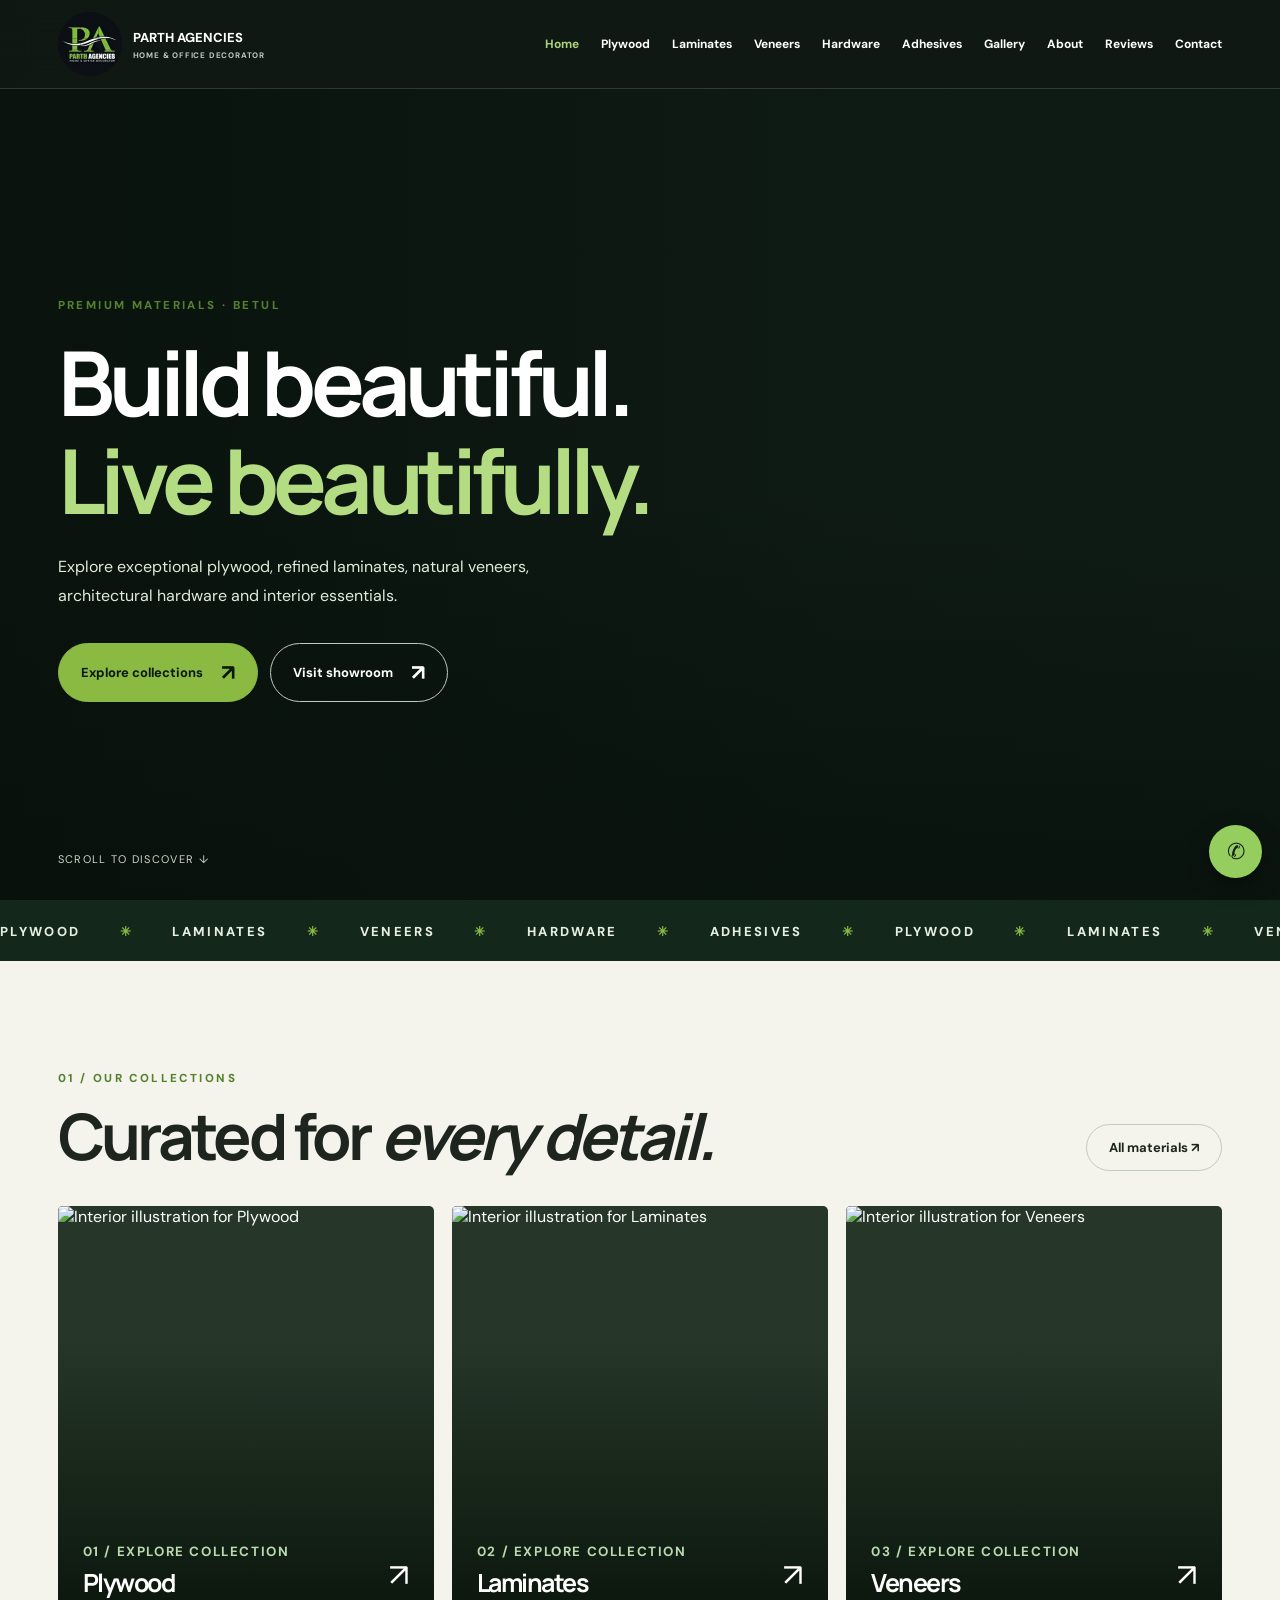
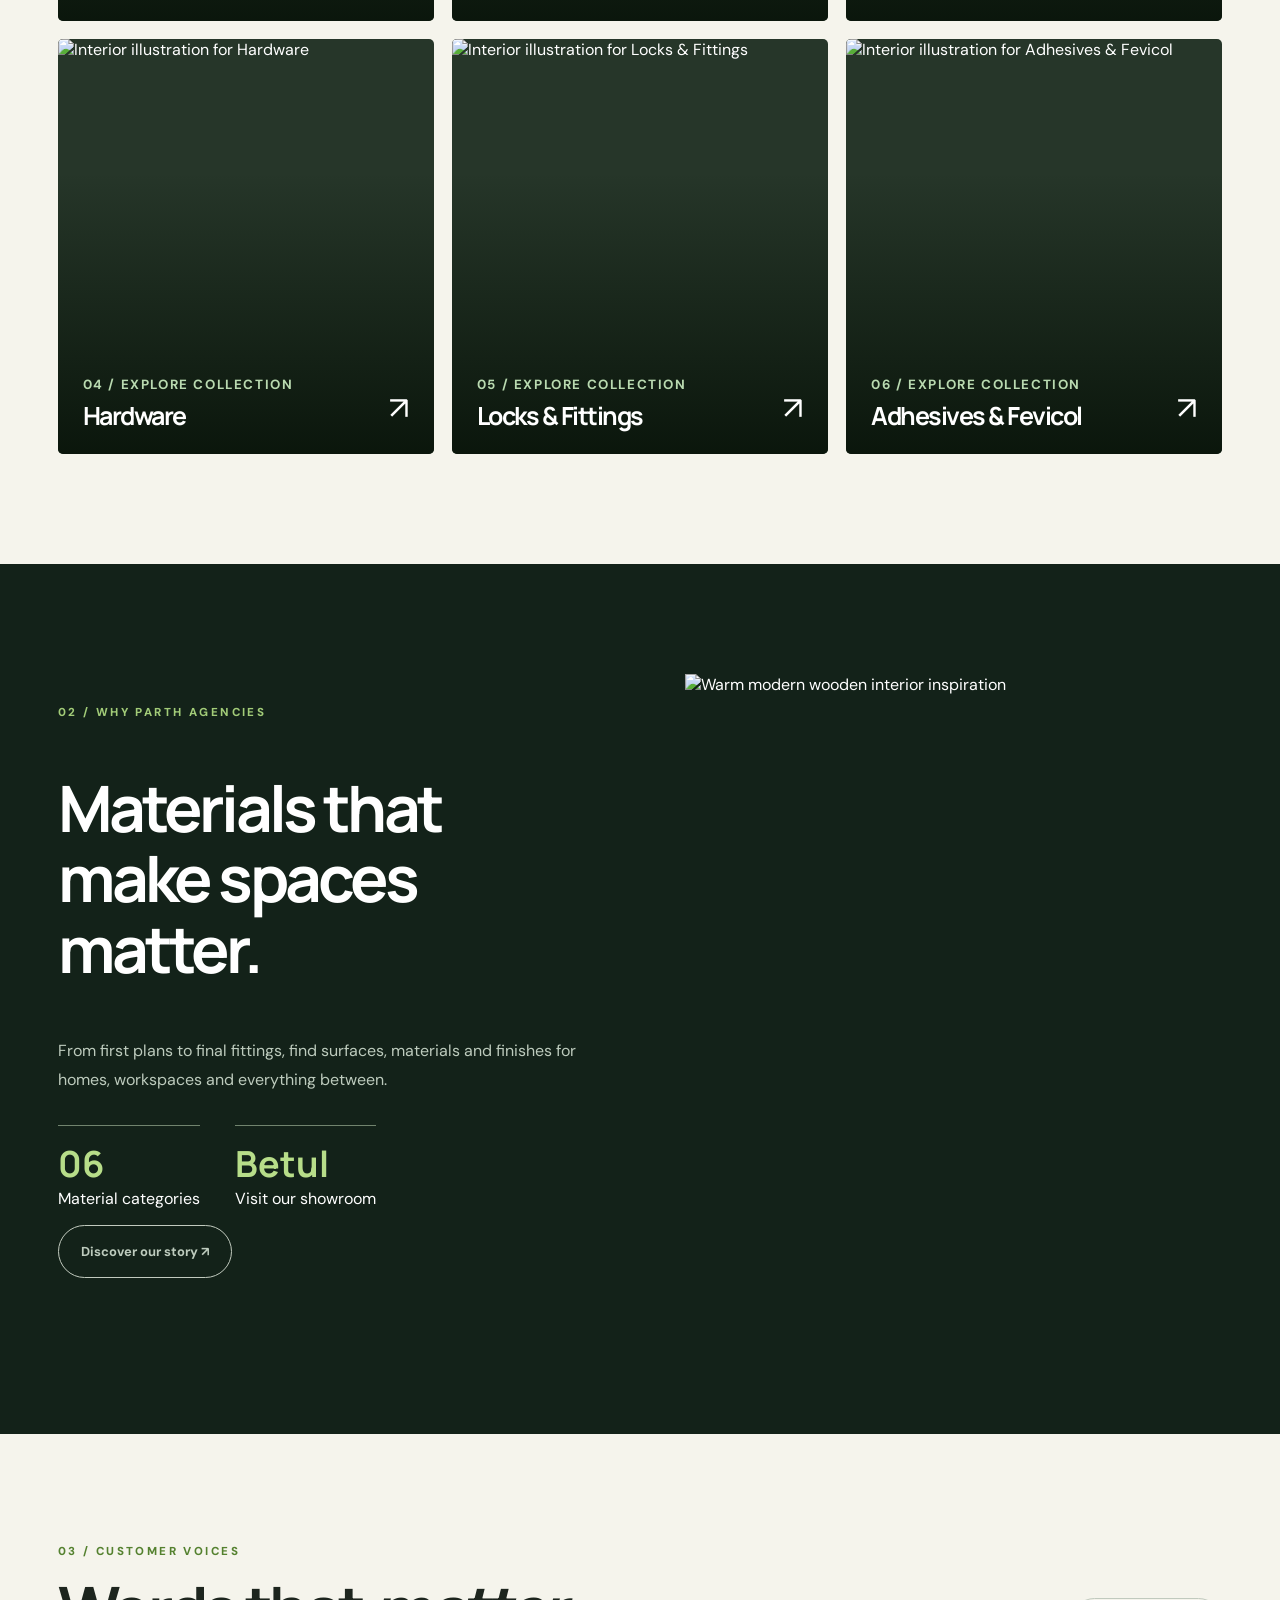
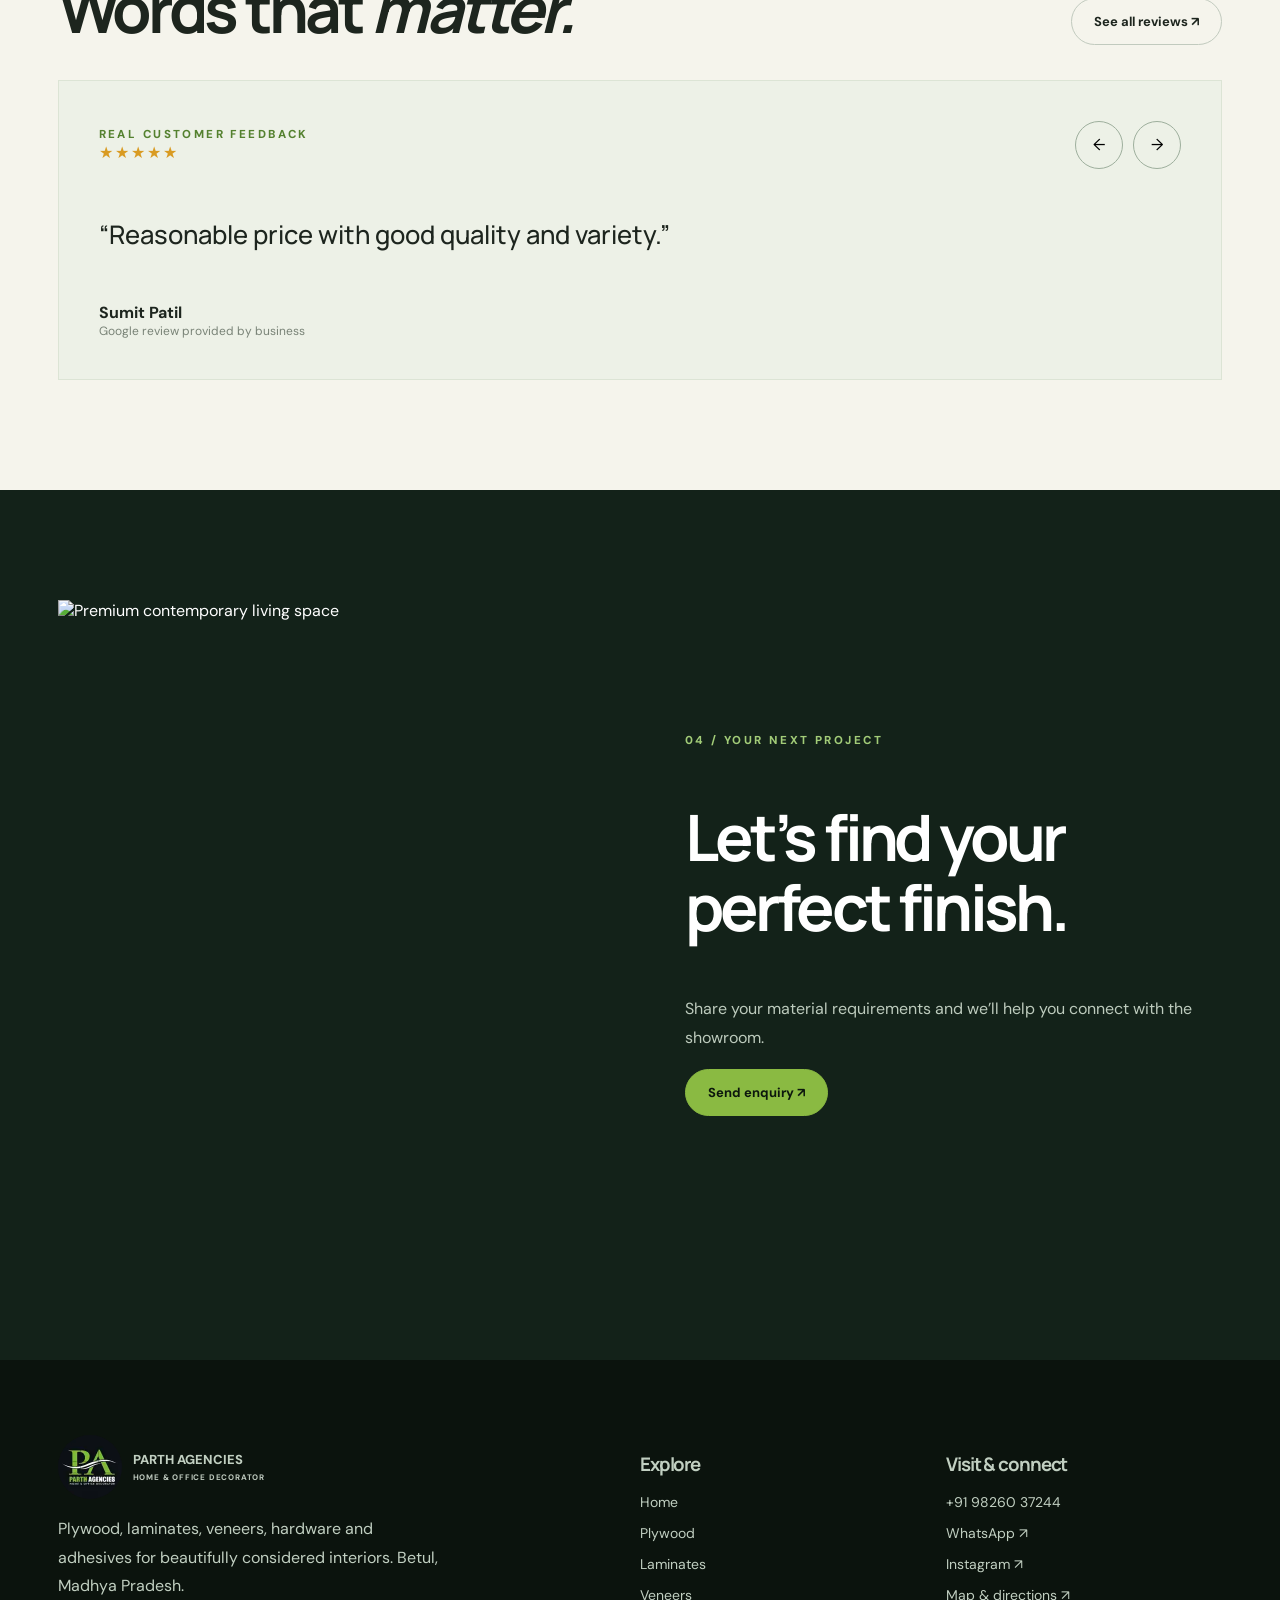
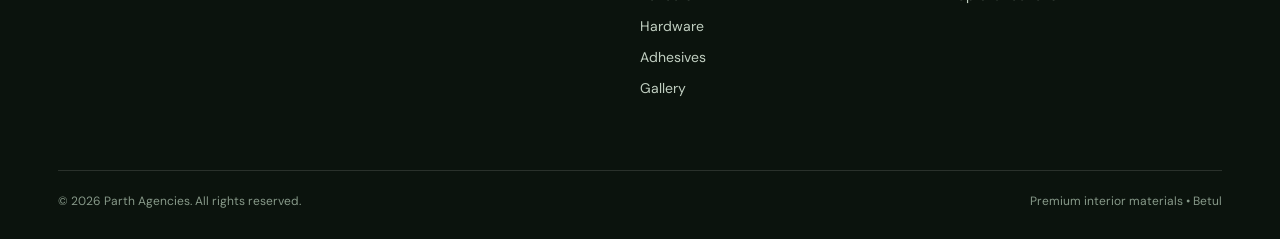
==== commit b5f6702f: "Load Scandinavian Atelier styles and Font Awesome on index.html" ====
--- a/index.html
+++ b/index.html
@@ -1 +1 @@
-<!doctype html><html lang="en"><head><meta charset="utf-8"><meta name="viewport" content="width=device-width, initial-scale=1"><meta name="theme-color" content="#101913"><meta name="description" content="Parth Agencies in Betul: plywood, laminates, veneers, hardware and adhesives. Browse collections, view inspiration and enquire through WhatsApp."><title>Home | Parth Agencies</title><link rel="icon" href="assets/parth-logo.svg" type="image/svg+xml"><link rel="stylesheet" href="styles.css"><script src="app.js" defer></script></head><body data-page="home"><div id="app"></div></body></html>+<!doctype html><html lang="en"><head><meta charset="utf-8"><meta name="viewport" content="width=device-width, initial-scale=1"><meta name="theme-color" content="#101913"><meta name="description" content="Parth Agencies in Betul: plywood, laminates, veneers, hardware and adhesives. Browse collections, view inspiration and enquire through WhatsApp."><title>Home | Parth Agencies</title><link rel="icon" href="assets/parth-logo.svg" type="image/svg+xml"><link rel="stylesheet" href="https://cdnjs.cloudflare.com/ajax/libs/font-awesome/6.7.2/css/all.min.css" referrerpolicy="no-referrer"><link rel="stylesheet" href="styles.css"><link rel="stylesheet" href="atelier.css"><script src="app.js" defer></script></head><body data-page="home"><div id="app"></div></body></html>
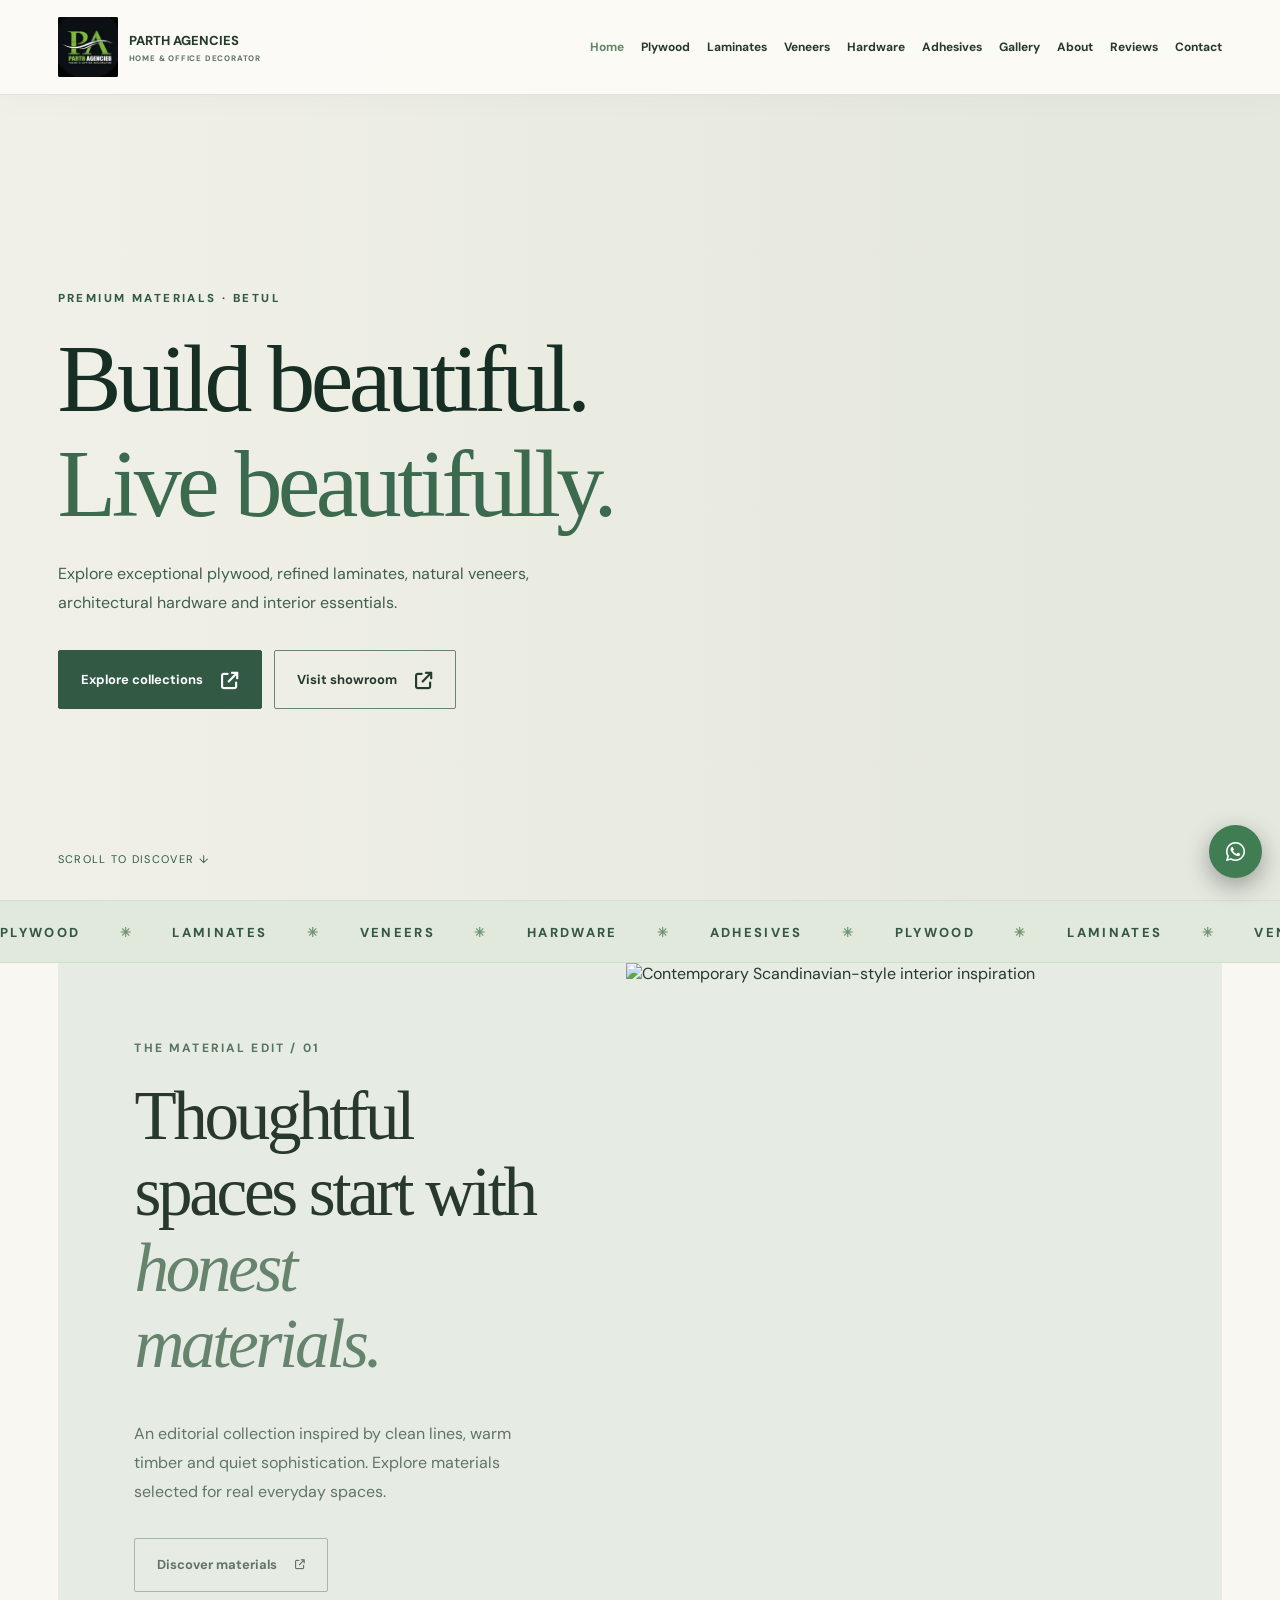
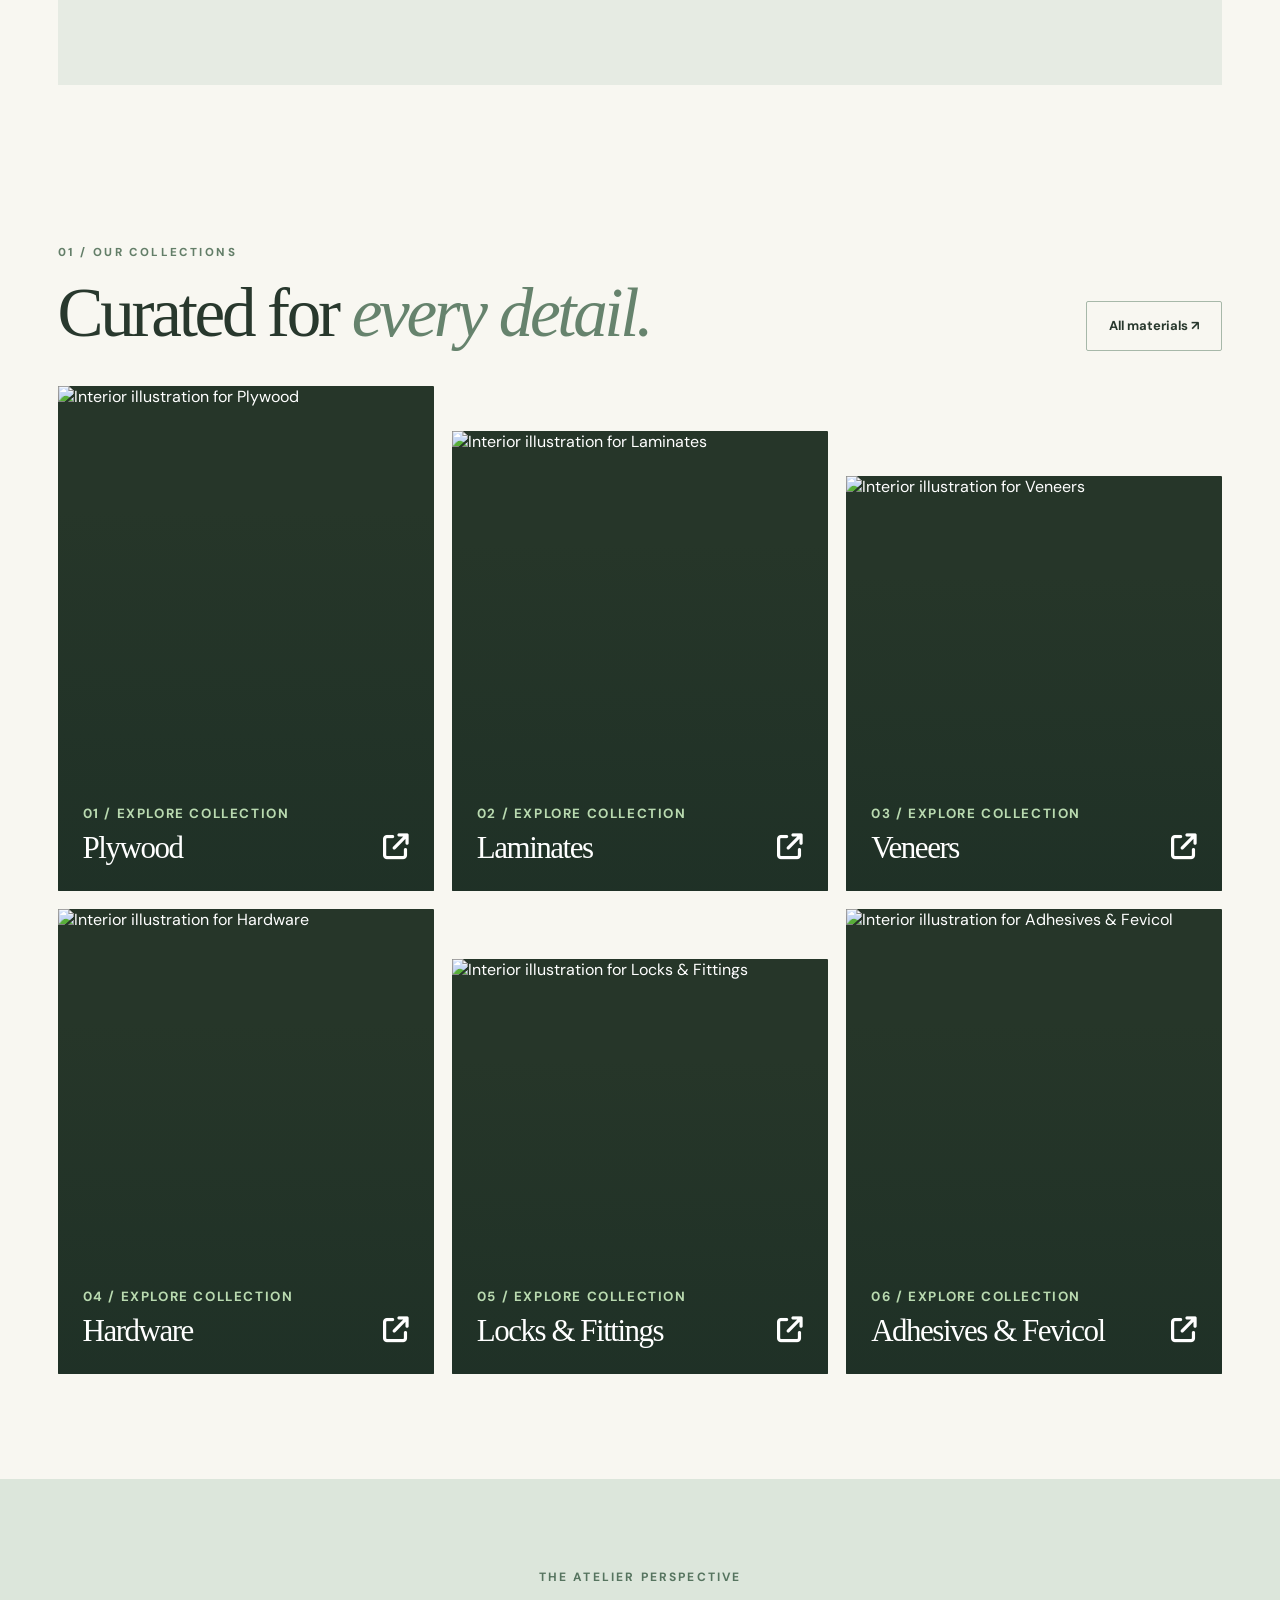
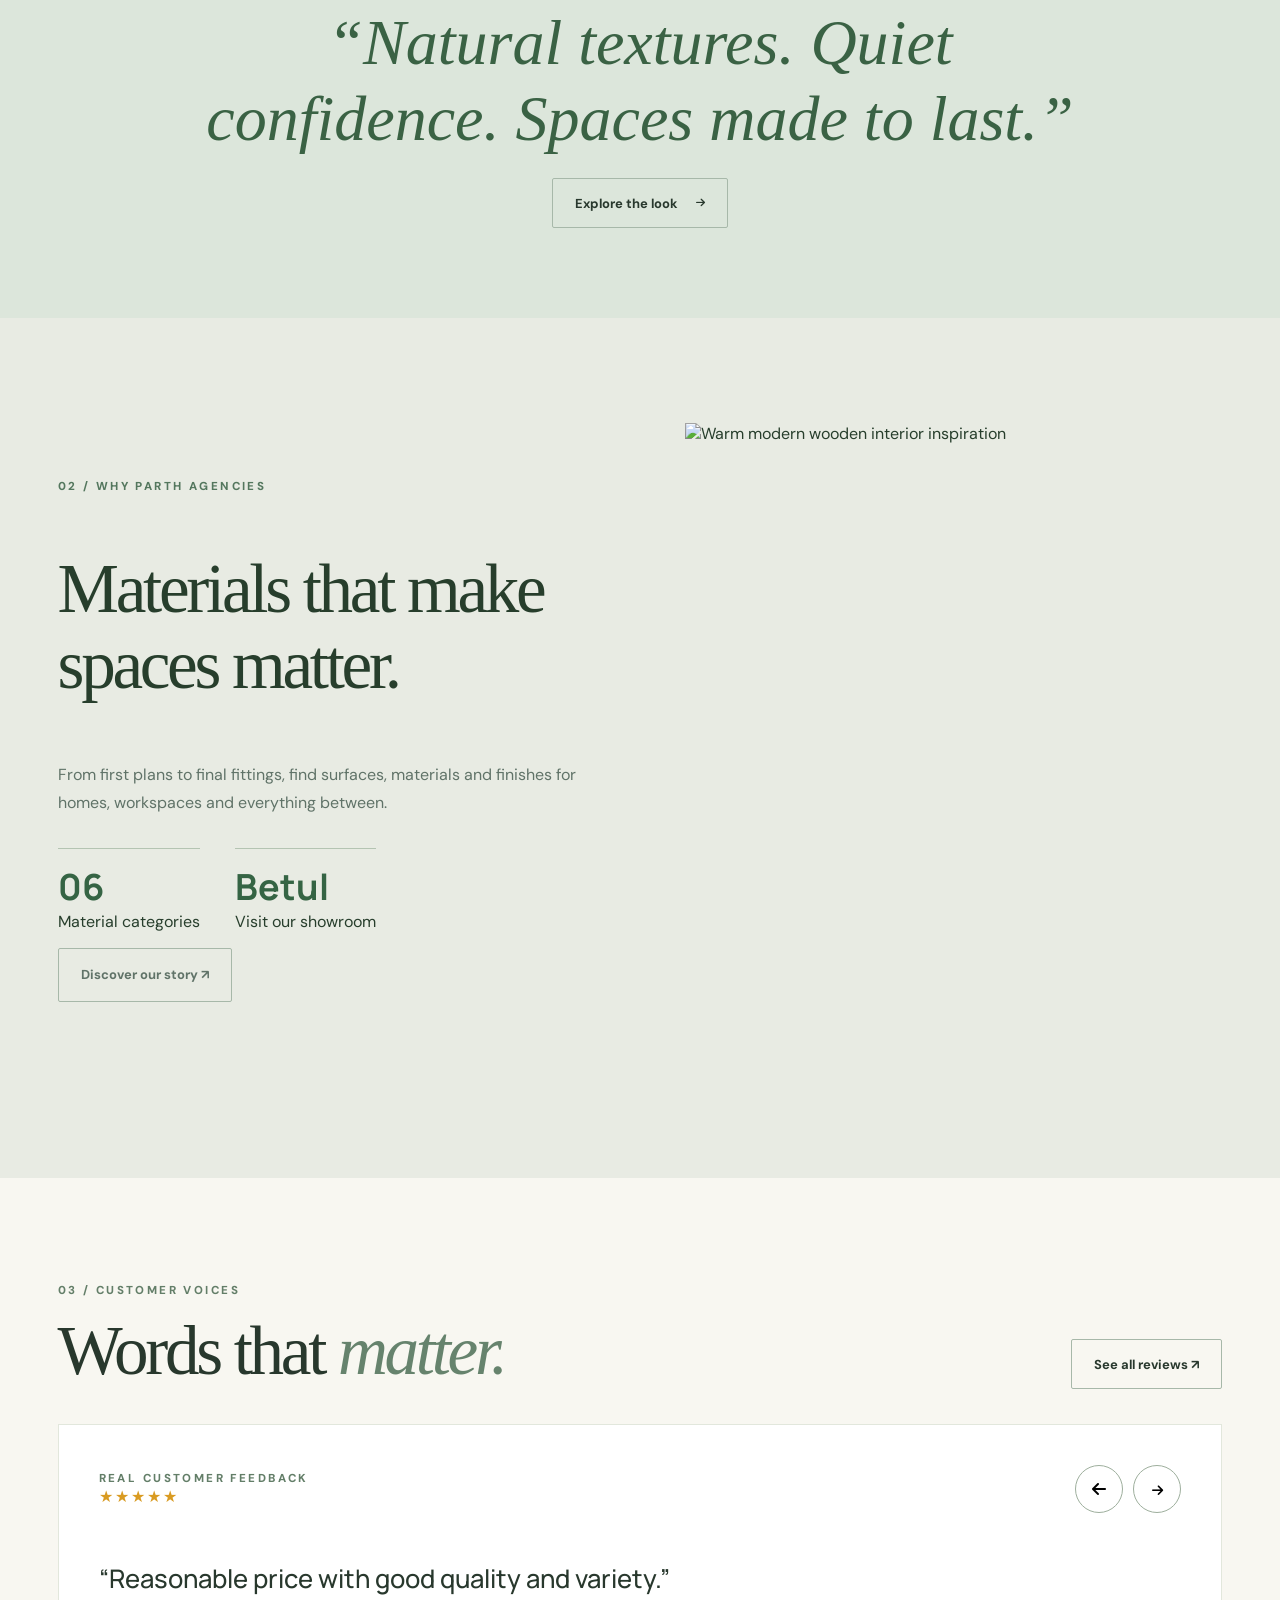
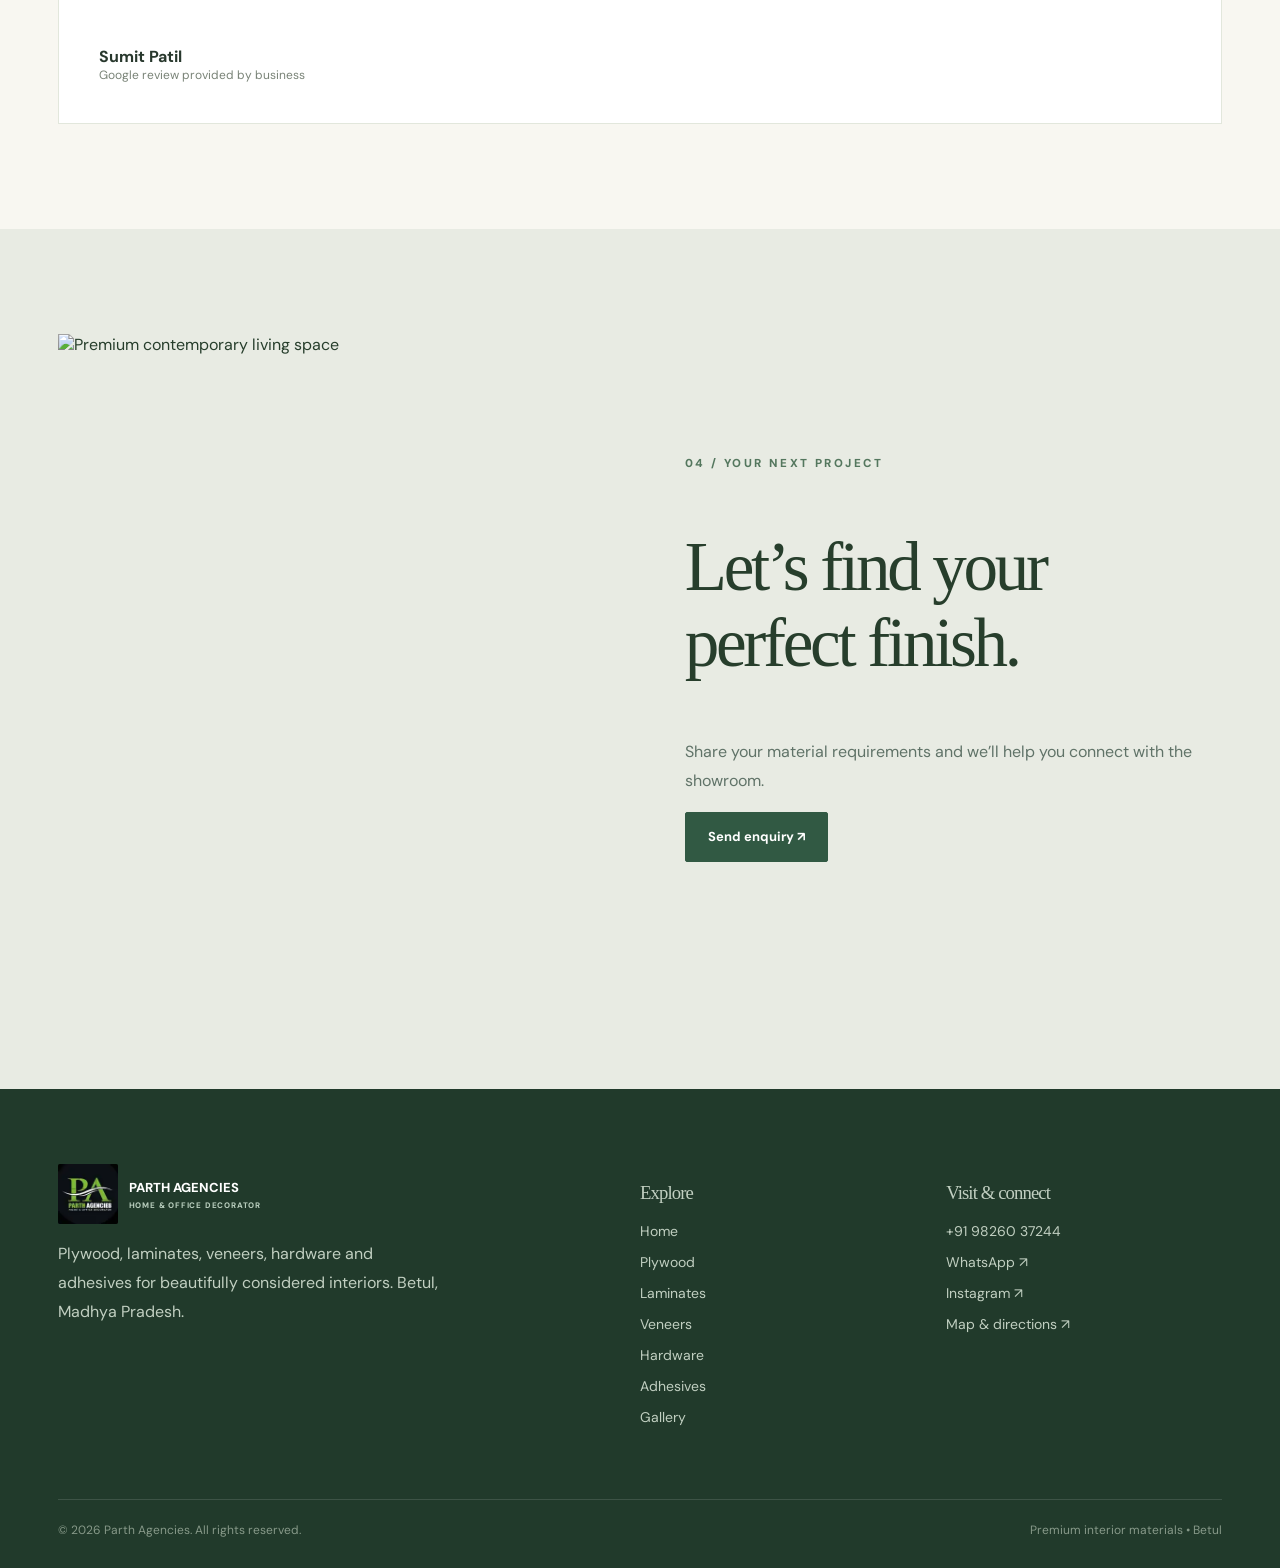
==== commit 3ce0bc54: "Activate Scandinavian Atelier interactive layouts for index.html" ====
--- a/index.html
+++ b/index.html
@@ -1 +1 @@
-<!doctype html><html lang="en"><head><meta charset="utf-8"><meta name="viewport" content="width=device-width, initial-scale=1"><meta name="theme-color" content="#101913"><meta name="description" content="Parth Agencies in Betul: plywood, laminates, veneers, hardware and adhesives. Browse collections, view inspiration and enquire through WhatsApp."><title>Home | Parth Agencies</title><link rel="icon" href="assets/parth-logo.svg" type="image/svg+xml"><link rel="stylesheet" href="https://cdnjs.cloudflare.com/ajax/libs/font-awesome/6.7.2/css/all.min.css" referrerpolicy="no-referrer"><link rel="stylesheet" href="styles.css"><link rel="stylesheet" href="atelier.css"><script src="app.js" defer></script></head><body data-page="home"><div id="app"></div></body></html>+<!doctype html><html lang="en"><head><meta charset="utf-8"><meta name="viewport" content="width=device-width, initial-scale=1"><meta name="theme-color" content="#101913"><meta name="description" content="Parth Agencies in Betul: plywood, laminates, veneers, hardware and adhesives. Browse collections, view inspiration and enquire through WhatsApp."><title>Home | Parth Agencies</title><link rel="icon" href="assets/parth-logo.svg" type="image/svg+xml"><link rel="stylesheet" href="https://cdnjs.cloudflare.com/ajax/libs/font-awesome/6.7.2/css/all.min.css" referrerpolicy="no-referrer"><link rel="stylesheet" href="styles.css"><link rel="stylesheet" href="atelier.css"><script src="app.js" defer></script><script src="atelier.js" defer></script></head><body data-page="home"><div id="app"></div></body></html>
--- a/atelier.css
+++ b/atelier.css
@@ -0,0 +1,8 @@
+/* Scandinavian Atelier — distinct editorial layouts, responsive interaction and accessible controls */
+:root{--green:#789779;--dark:#1e342a;--pine:#2f5140;--cream:#f8f7f1;--ink:#29392f;--border:#e4e3d9}body{background:#f8f7f1;color:#28382d}h1,h2,h3{font-family:Georgia,'Times New Roman',serif;font-weight:400;letter-spacing:-.048em}h1{font-size:clamp(3.7rem,7.5vw,8rem)}h2{font-size:clamp(2.75rem,5.4vw,5.4rem)}h1 em,h2 em{color:#66836d;font-style:italic}.eyebrow{color:#637e68}.top{background:#fbfaf6f7;color:#263a2b;border-bottom:1px solid #e2e4da;box-shadow:0 3px 30px #21362408}.nav{height:94px}.brandtext{color:#253b2a}.brandtext small{color:#627969}.brand img{background:#161f19;border-radius:2px;width:60px;height:60px}.navlinks{gap:17px}.navlinks a.active,.navlinks a:hover{color:#5f8868}.menu{color:#213628;border-color:#cdd7cd}.pill{border-color:#a7b8a9;border-radius:2px;min-height:50px}.pill.solid,.pill:hover{background:#315943;color:#fff;border-color:#315943}.hero{background:#e5e8df;min-height:740px;color:#172e24}.hero .overlay{background:linear-gradient(90deg,#f1f1eae8 0%,#eeeee2c0 40%,#ffffff00 82%)}.hero .eyebrow{color:#315943}.hero h1 em{color:#3b6a4e}.hero p{color:#405f4d}.hero .pill:not(.solid){color:#253a2d!important;border-color:#688475}.herobottom{color:#315843}.pagehero{background:#e7ebe2;color:#273c2d;padding:190px 0 100px}.pagehero p{color:#5b6a5c}.pagehero:after{border-color:#628a6919}.tile{border-radius:1px}.tile:after{background:linear-gradient(0deg,#1e3026d9,transparent 76%)}.tilebody h3{font-family:Georgia,serif;font-size:31px}.tile:hover{box-shadow:0 22px 56px #344d3b25}.ticker{background:#e0e9dc;color:#365840;border-block:1px solid #d0dece}.ticker b{color:#719473}.section{padding:105px 0}.dark{background:#e8ebe3;color:#273e2c}.dark p{color:#607368}.dark .eyebrow{color:#54775e}.stat strong{color:#356444}.stat{border-color:#b4c4b2}.reviewbox{background:#fff;border-color:#e2e7dc}.footer{background:#213a2b}.footer .brandtext{color:white}.footer .brandtext small{color:#b8cdbd}.circle{background:#fff}.circle:hover{background:#d8e7d1}.floating a{background:#407d52;color:white}.floating button{background:#fcfcf5}.loader{background:#f2f3eb}.loader span{color:#28452e}.field input,.field select,.field textarea{background:#fffefa;border-color:#d5ded3}.chips{gap:8px}.chip{background:#fff;border-color:#d6ddcf;border-radius:2px}.chip.active,.chip:hover{background:#315943}.reveal{transform:translateY(22px)}.navlinks a:focus-visible,.pill:focus-visible,.chip:focus-visible,.circle:focus-visible{outline:3px solid #78a875;outline-offset:3px}
+.atelier-eyebrow{font-weight:700;font-size:12px;letter-spacing:.18em;text-transform:uppercase;color:#56745f}.atelier-feature{display:grid;grid-template-columns:1fr 1.05fr;min-height:520px;background:#e6ebe3;margin:0 auto 55px}.atelier-feature figure{margin:0;min-height:520px}.atelier-feature img{width:100%;height:100%;object-fit:cover}.atelier-copy{padding:clamp(30px,6vw,100px);display:flex;flex-direction:column;justify-content:center}.atelier-copy h2{margin:22px 0}.atelier-copy p{max-width:510px;color:#627468}.atelier-strip{display:flex;align-items:center;gap:20px;padding:26px 0;border-block:1px solid #ccd9cc;margin:40px 0}.atelier-strip span{flex:1;font-size:12px;letter-spacing:.13em;text-transform:uppercase;color:#5a7461}.atelier-strip .fa-solid{color:#56735b}.atelier-columns{display:grid;grid-template-columns:1fr 1fr 1fr;gap:18px}.atelier-note{padding:34px;border:1px solid #d9e3d8;background:#fff}.atelier-note .fa-solid{font-size:28px;color:#5d8467}.atelier-note h3{font-size:26px}.atelier-note p{font-size:14px;color:#66746b}.atelier-quote{text-align:center;background:#dce6db;padding:90px 20px}.atelier-quote blockquote{font:italic clamp(30px,5vw,64px)/1.2 Georgia,serif;max-width:900px;margin:20px auto;color:#3a6244}.atelier-collections .tile:nth-child(2){margin-top:45px}.atelier-collections .tile:nth-child(3){margin-top:90px}.atelier-collections .tile:nth-child(5){margin-top:50px}
+body[data-page="collections"] .pagehero{background:#dedfd3}body[data-page="collections"] .pagehero h1{max-width:980px}body[data-page="collections"] #collectionGrid{grid-template-columns:repeat(2,1fr);gap:27px}body[data-page="collections"] #collectionGrid .tile{min-height:520px}body[data-page="collections"] #collectionGrid .tile:nth-child(even){margin-top:65px}body[data-page="about"] .pagehero{background:#e5e1d6}body[data-page="about"] .split{grid-template-columns:.9fr 1.1fr}body[data-page="about"] .split img{max-height:680px}body[data-page="gallery"] .pagehero{background:#e2e9e3}body[data-page="gallery"] main .grid2{grid-template-columns:1.2fr .8fr;gap:22px}body[data-page="gallery"] main .grid2 img:nth-child(3n + 2){margin-top:80px}body[data-page="reviews"] .pagehero{background:#dae8d7}body[data-page="reviews"] .reviewbox{max-width:950px;margin:auto;min-height:410px;border:0;background:#eaf0e6}body[data-page="reviews"] .reviewbox blockquote{font-family:Georgia,serif;font-size:clamp(26px,3vw,43px);line-height:1.4}body[data-page="contact"] .pagehero{background:#e8e7da}body[data-page="contact"] .section .grid2{grid-template-columns:1.15fr .85fr;gap:clamp(20px,6vw,90px)}body[data-page="contact"] .formgrid{background:#fdfdf9;padding:clamp(18px,3vw,40px);box-shadow:0 16px 70px #223d2910;border:1px solid #e2e7df}
+.floating a,.floating button{transition:transform .2s}.floating a:hover,.floating button:hover{transform:translateY(-5px)}.fa-arrow-up-right-from-square,.fa-arrow-right{font-size:.8em}.fa-chevron-up{font-size:20px}
+@media(max-width:1050px){.navlinks.open{background:#f9faf5;color:#263a29;border-top:1px solid #dae2d8}.atelier-collections .tile:nth-child(n){margin-top:0}}
+@media(max-width:760px){.nav{height:76px}.pagehero{padding:150px 0 65px}.hero .overlay{background:linear-gradient(90deg,#f1f1eaf0,#f1f1eaa5)}.atelier-feature,.atelier-columns,body[data-page="contact"] .section .grid2,body[data-page="about"] .split,body[data-page="collections"] #collectionGrid,body[data-page="gallery"] main .grid2{grid-template-columns:1fr}.atelier-feature figure{min-height:270px;max-height:350px;order:-1}.atelier-feature{min-height:0}.atelier-copy{padding:40px 24px}.atelier-collections .tile:nth-child(n),body[data-page="collections"] #collectionGrid .tile:nth-child(n),body[data-page="gallery"] main .grid2 img:nth-child(n){margin-top:0}.section{padding:74px 0}.pagehero h1{font-size:clamp(3.1rem,13vw,5.3rem)}.hero h1{font-size:clamp(3.1rem,13vw,5.3rem)}body[data-page="collections"] #collectionGrid .tile{min-height:380px}.atelier-strip{flex-wrap:wrap}.atelier-strip span{min-width:calc(50% - 20px)}}
+@media(prefers-reduced-motion:reduce){.reveal{opacity:1;transform:none}.tile img{transition:none}}
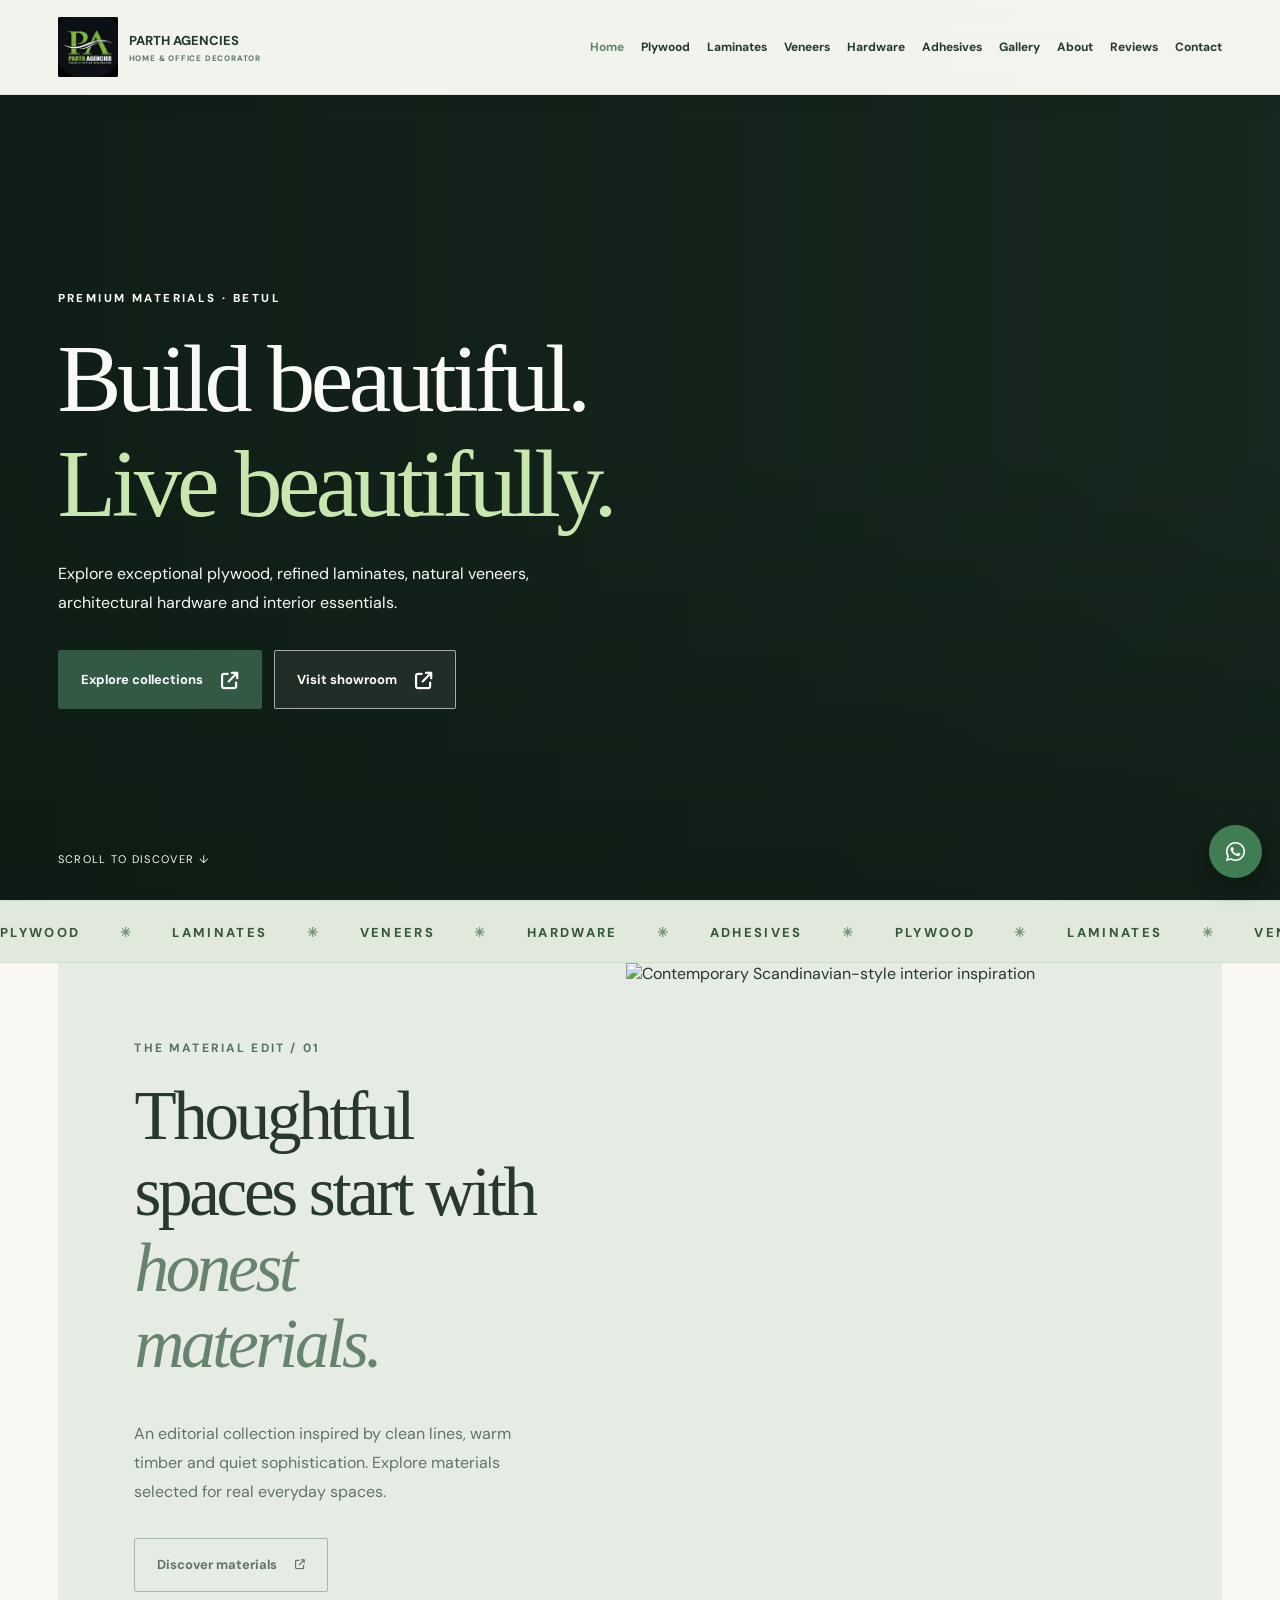
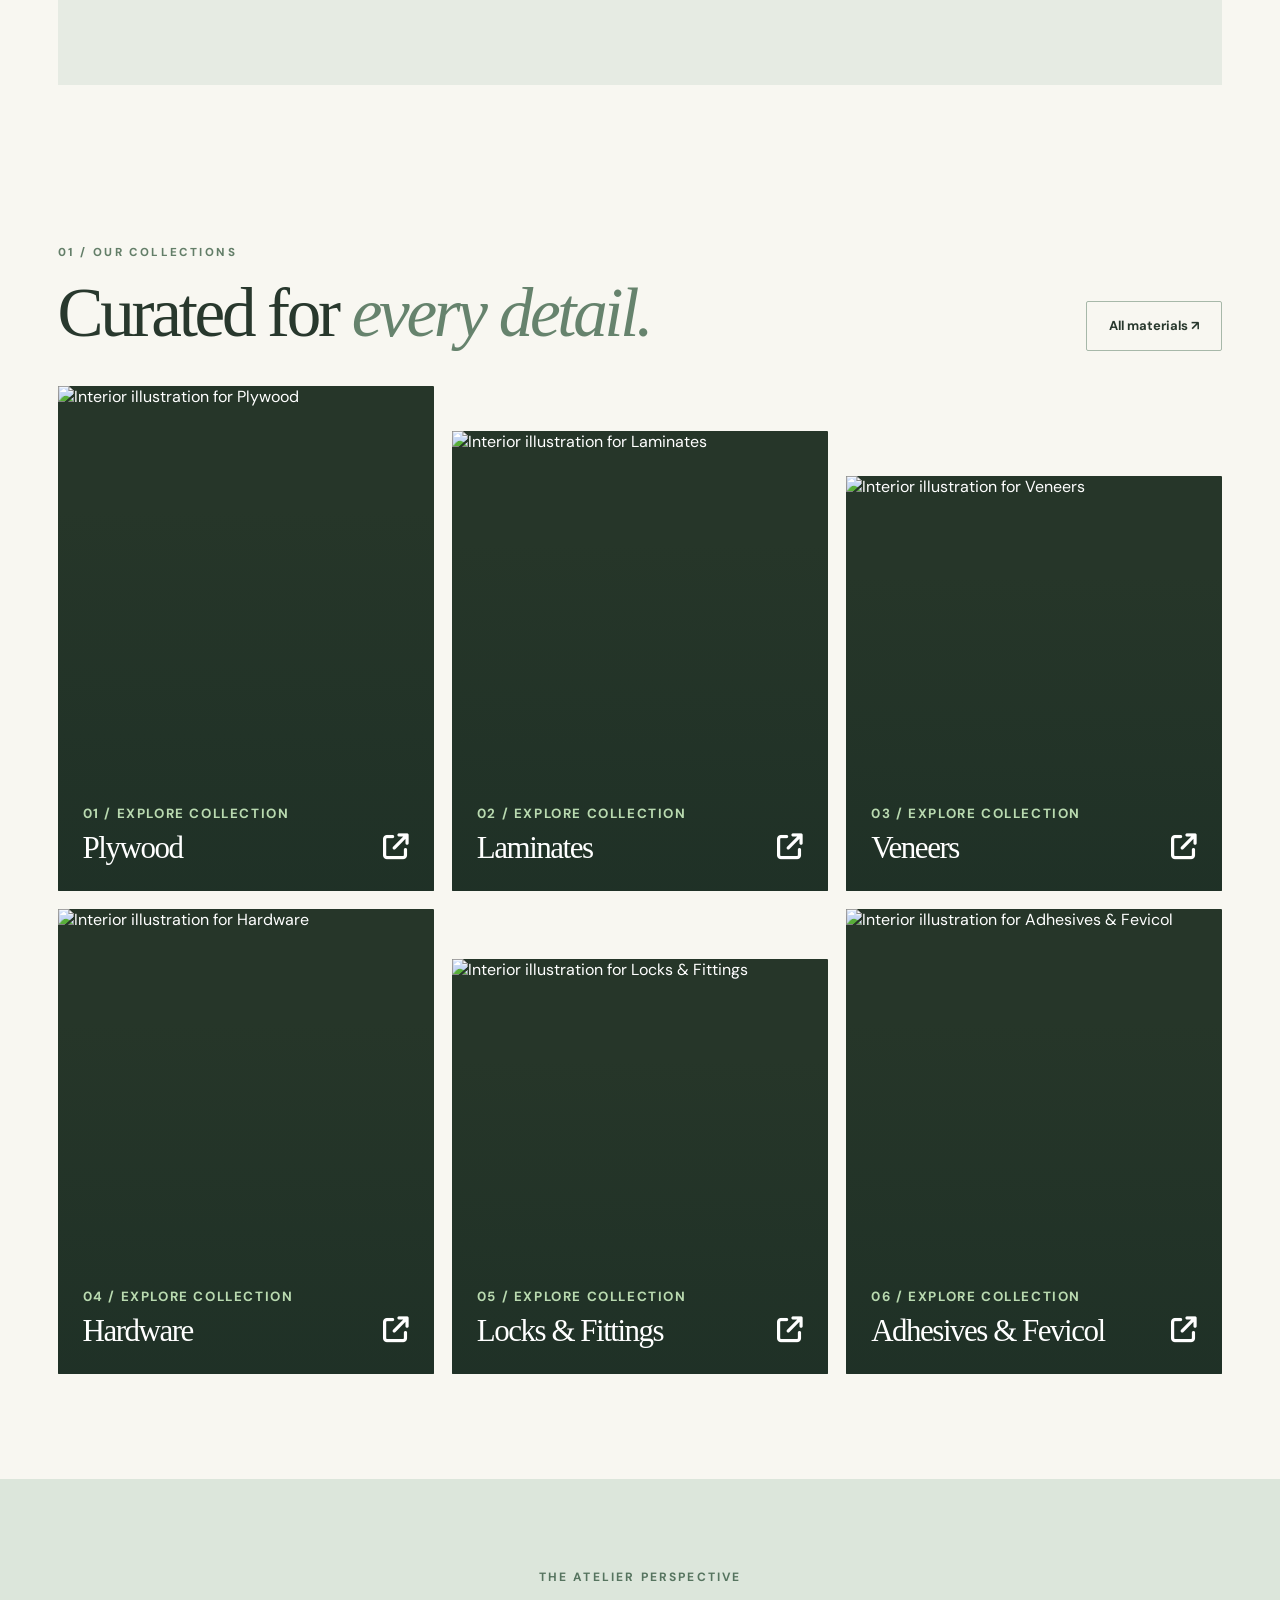
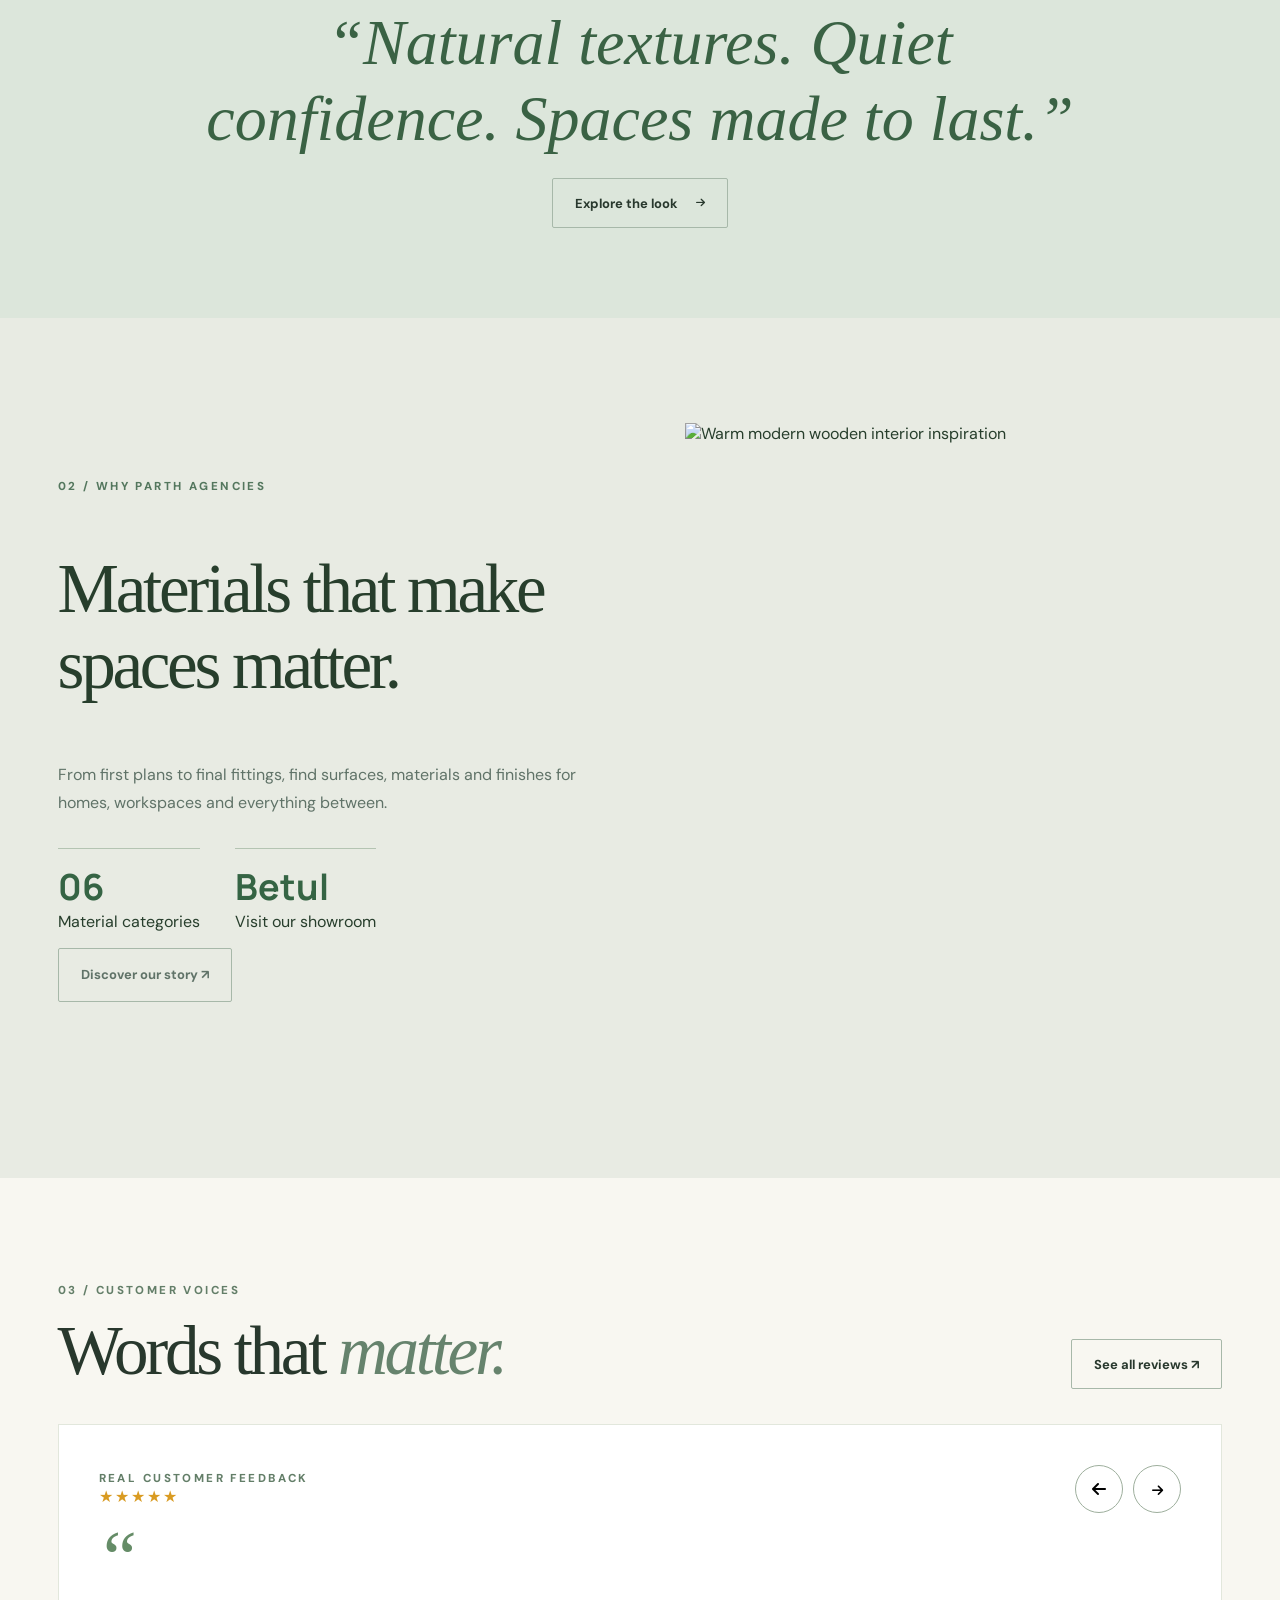
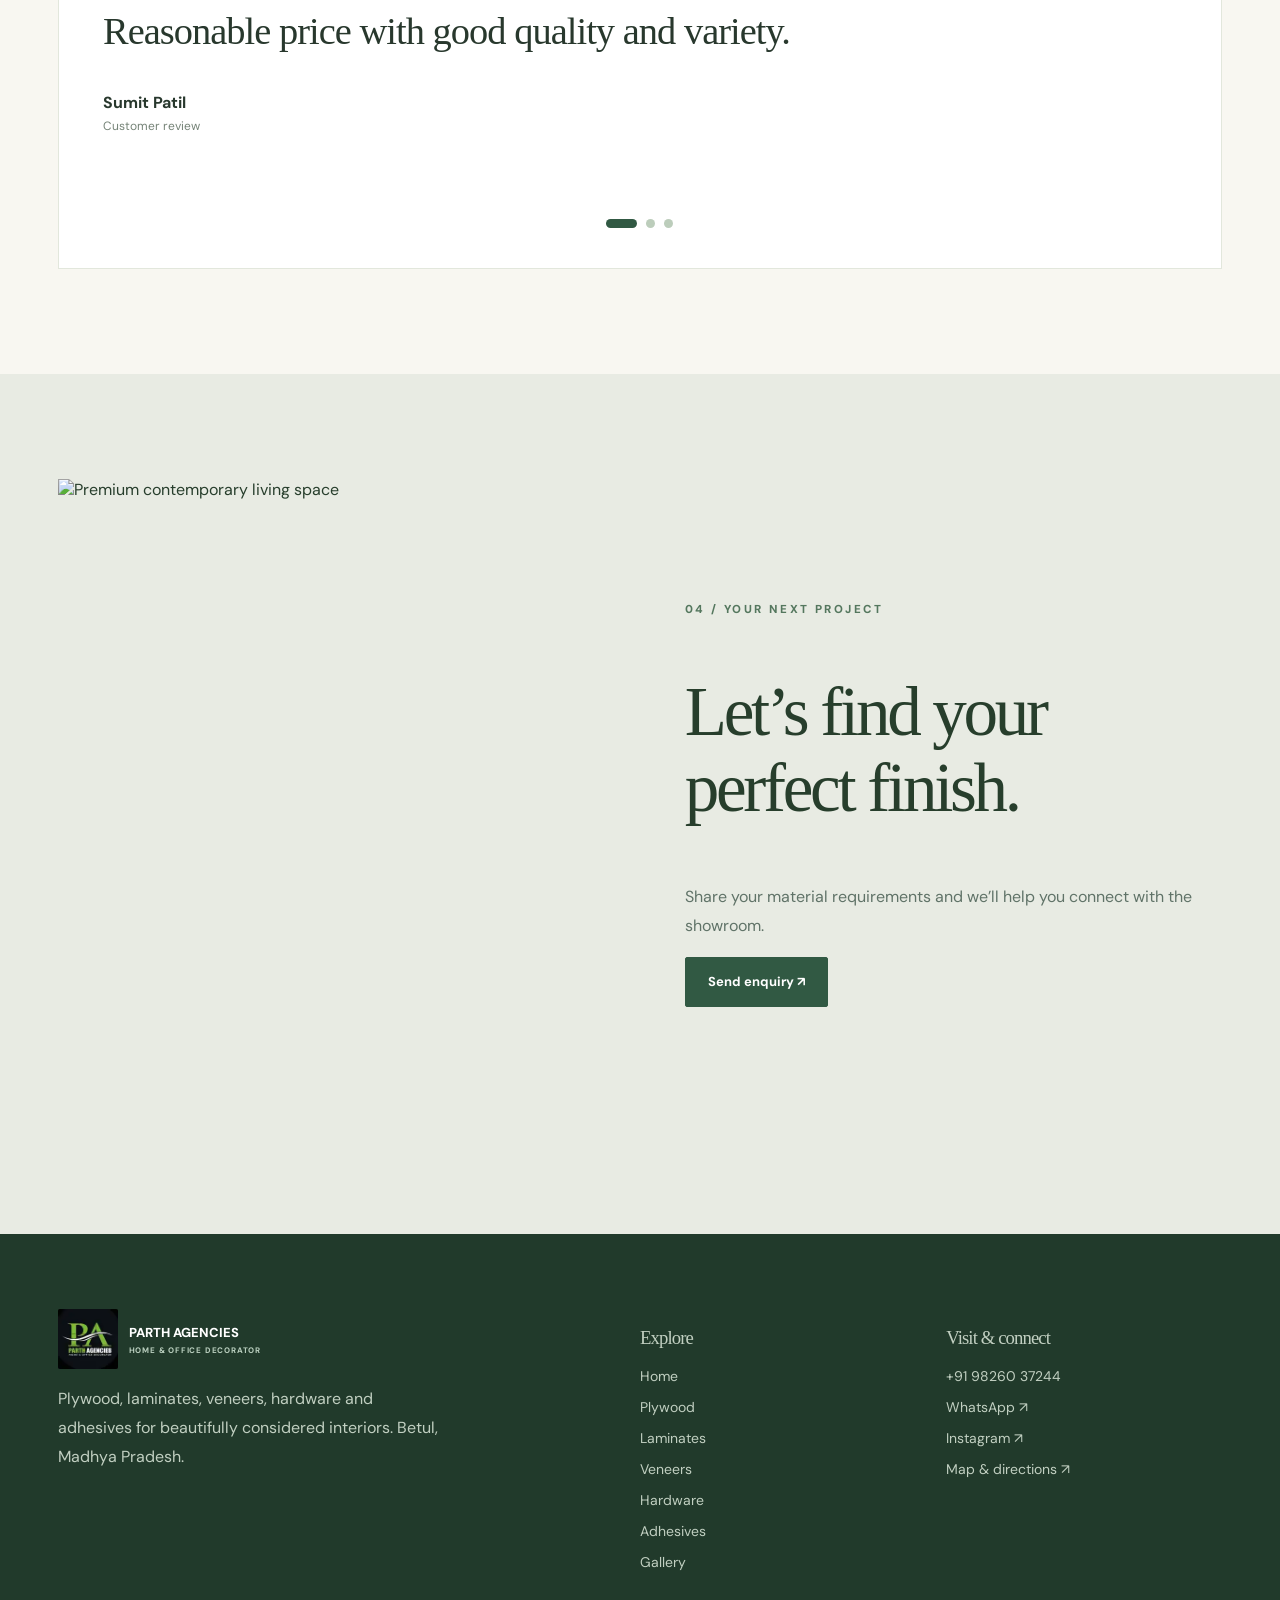
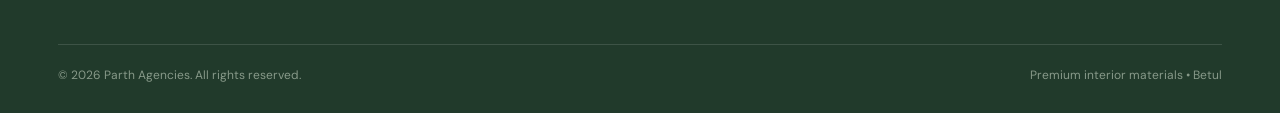
==== commit f1ca2fb9: "Enable swipeable reviews carousel only on homepage" ====
--- a/index.html
+++ b/index.html
@@ -1 +1 @@
-<!doctype html><html lang="en"><head><meta charset="utf-8"><meta name="viewport" content="width=device-width, initial-scale=1"><meta name="theme-color" content="#101913"><meta name="description" content="Parth Agencies in Betul: plywood, laminates, veneers, hardware and adhesives. Browse collections, view inspiration and enquire through WhatsApp."><title>Home | Parth Agencies</title><link rel="icon" href="assets/parth-logo.svg" type="image/svg+xml"><link rel="stylesheet" href="https://cdnjs.cloudflare.com/ajax/libs/font-awesome/6.7.2/css/all.min.css" referrerpolicy="no-referrer"><link rel="stylesheet" href="styles.css"><link rel="stylesheet" href="atelier.css"><script src="app.js" defer></script><script src="atelier.js" defer></script></head><body data-page="home"><div id="app"></div></body></html>+<!doctype html><html lang="en"><head><meta charset="utf-8"><meta name="viewport" content="width=device-width, initial-scale=1"><meta name="theme-color" content="#101913"><meta name="description" content="Parth Agencies in Betul: plywood, laminates, veneers, hardware and adhesives. Browse collections, view inspiration and enquire through WhatsApp."><title>Home | Parth Agencies</title><link rel="icon" href="assets/parth-logo.svg" type="image/svg+xml"><link rel="stylesheet" href="https://cdnjs.cloudflare.com/ajax/libs/font-awesome/6.7.2/css/all.min.css" referrerpolicy="no-referrer"><link rel="stylesheet" href="styles.css"><link rel="stylesheet" href="atelier.css"><link rel="stylesheet" href="home-reviews.css"><script src="app.js" defer></script><script src="atelier.js" defer></script><script src="home-reviews.js" defer></script></head><body data-page="home"><div id="app"></div></body></html>
--- a/atelier.css
+++ b/atelier.css
@@ -5,4 +5,7 @@
 .floating a,.floating button{transition:transform .2s}.floating a:hover,.floating button:hover{transform:translateY(-5px)}.fa-arrow-up-right-from-square,.fa-arrow-right{font-size:.8em}.fa-chevron-up{font-size:20px}
 @media(max-width:1050px){.navlinks.open{background:#f9faf5;color:#263a29;border-top:1px solid #dae2d8}.atelier-collections .tile:nth-child(n){margin-top:0}}
 @media(max-width:760px){.nav{height:76px}.pagehero{padding:150px 0 65px}.hero .overlay{background:linear-gradient(90deg,#f1f1eaf0,#f1f1eaa5)}.atelier-feature,.atelier-columns,body[data-page="contact"] .section .grid2,body[data-page="about"] .split,body[data-page="collections"] #collectionGrid,body[data-page="gallery"] main .grid2{grid-template-columns:1fr}.atelier-feature figure{min-height:270px;max-height:350px;order:-1}.atelier-feature{min-height:0}.atelier-copy{padding:40px 24px}.atelier-collections .tile:nth-child(n),body[data-page="collections"] #collectionGrid .tile:nth-child(n),body[data-page="gallery"] main .grid2 img:nth-child(n){margin-top:0}.section{padding:74px 0}.pagehero h1{font-size:clamp(3.1rem,13vw,5.3rem)}.hero h1{font-size:clamp(3.1rem,13vw,5.3rem)}body[data-page="collections"] #collectionGrid .tile{min-height:380px}.atelier-strip{flex-wrap:wrap}.atelier-strip span{min-width:calc(50% - 20px)}}
-@media(prefers-reduced-motion:reduce){.reveal{opacity:1;transform:none}.tile img{transition:none}}+@media(prefers-reduced-motion:reduce){.reveal{opacity:1;transform:none}.tile img{transition:none}}
+/* Dark cinematic video contrast — Scandinavian interior remains ivory */
+.hero{background:#192b22;color:#fff}.hero .herovideo{filter:brightness(.65) contrast(1.12) saturate(.82);object-fit:cover}.hero .heroposter{filter:brightness(.66) saturate(.85)}.hero .overlay{background:linear-gradient(90deg,rgba(13,27,19,.81) 0%,rgba(13,27,19,.56) 44%,rgba(13,27,19,.20) 100%),linear-gradient(0deg,rgba(8,20,13,.46),transparent 50%)}.hero h1,.hero h1 em,.hero p,.hero .eyebrow,.hero .herobottom{color:#f9faf6}.hero h1 em{color:#c7e7ae}.hero .pill:not(.solid){color:#fff!important;border-color:#fff9;background:#ffffff12;backdrop-filter:blur(6px)}.hero .pill:not(.solid):hover{background:#ffffff2c}.hero .content{position:relative;z-index:3}.hero .overlay{z-index:2}.hero .herovideo,.hero .heroposter{z-index:1}
+@media(max-width:760px){.hero .overlay{background:linear-gradient(90deg,rgba(13,27,19,.78),rgba(13,27,19,.42)),linear-gradient(0deg,rgba(8,20,13,.40),transparent 70%)}}
--- a/home-reviews.css
+++ b/home-reviews.css
@@ -0,0 +1,15 @@
+/* Homepage reviews only: retains existing card, colors, arrows and type system */
+body[data-page="home"] .home-review-original{display:none!important}
+body[data-page="home"] .home-review-window{width:100%;overflow:hidden;touch-action:pan-y}
+body[data-page="home"] .home-review-track{display:flex;transition:transform .55s cubic-bezier(.22,.8,.24,1);will-change:transform}
+body[data-page="home"] .home-review-slide{box-sizing:border-box;flex:0 0 100%;width:100%;padding:18px 4px 12px}
+body[data-page="home"] .home-review-mark{font-family:Georgia,serif;font-size:76px;line-height:.7;color:#658c67}
+body[data-page="home"] .home-review-slide p{font-family:Georgia,serif;font-size:clamp(1.5rem,3vw,2.8rem);line-height:1.34;letter-spacing:-.025em;max-width:920px;margin:22px 0 34px}
+body[data-page="home"] .home-review-credit{display:flex;flex-direction:column;gap:5px}
+body[data-page="home"] .home-review-credit span{font-size:12px;color:#758377}
+body[data-page="home"] .home-review-dots{display:flex;gap:9px;justify-content:center;margin-top:22px}
+body[data-page="home"] .home-review-dots button{width:9px;height:9px;min-height:9px;border:0;border-radius:50%;background:#bccdbb;padding:0;transition:width .25s,background .25s}
+body[data-page="home"] .home-review-dots button[aria-current="true"]{width:31px;border-radius:9px;background:#315943}
+body[data-page="home"] .reviewbox{overflow:hidden}
+@media(max-width:760px){body[data-page="home"] .home-review-slide{padding:12px 0}body[data-page="home"] .home-review-slide p{font-size:1.55rem}}
+@media(prefers-reduced-motion:reduce){body[data-page="home"] .home-review-track{transition:none}}
